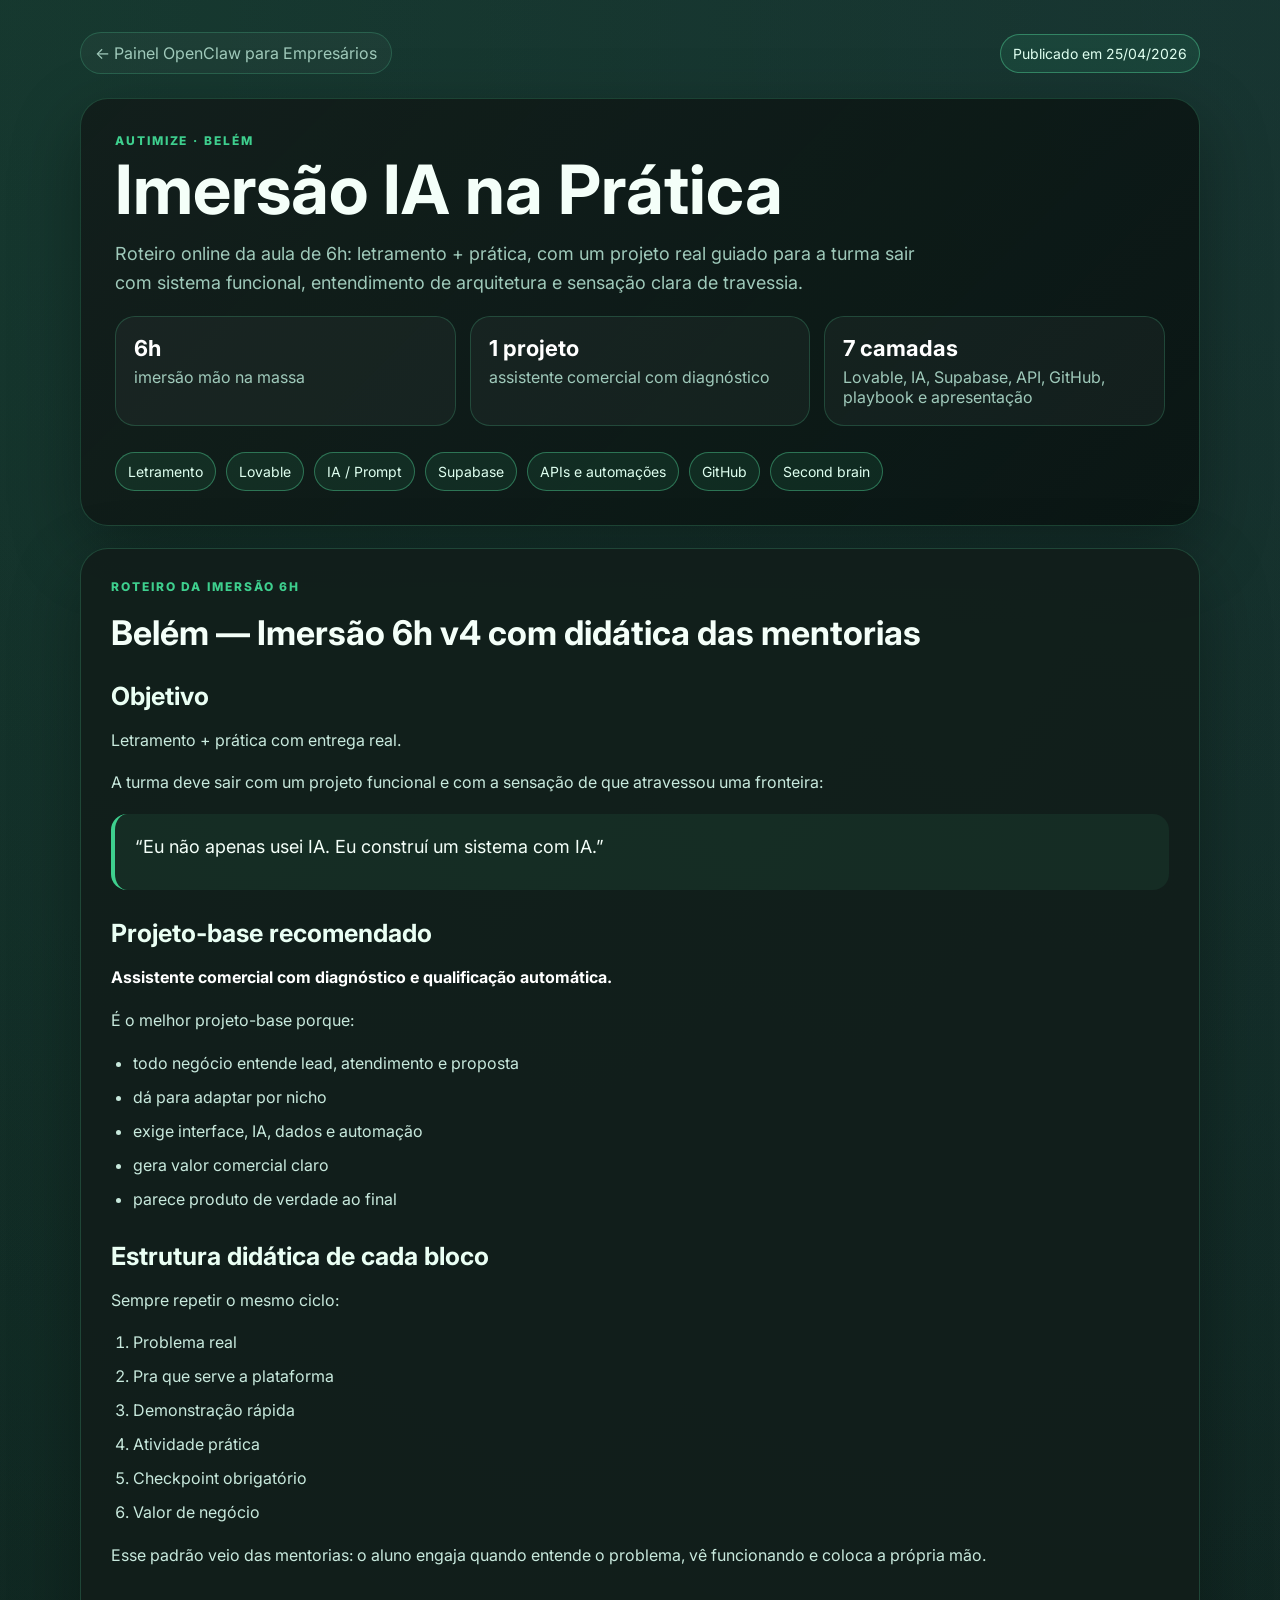
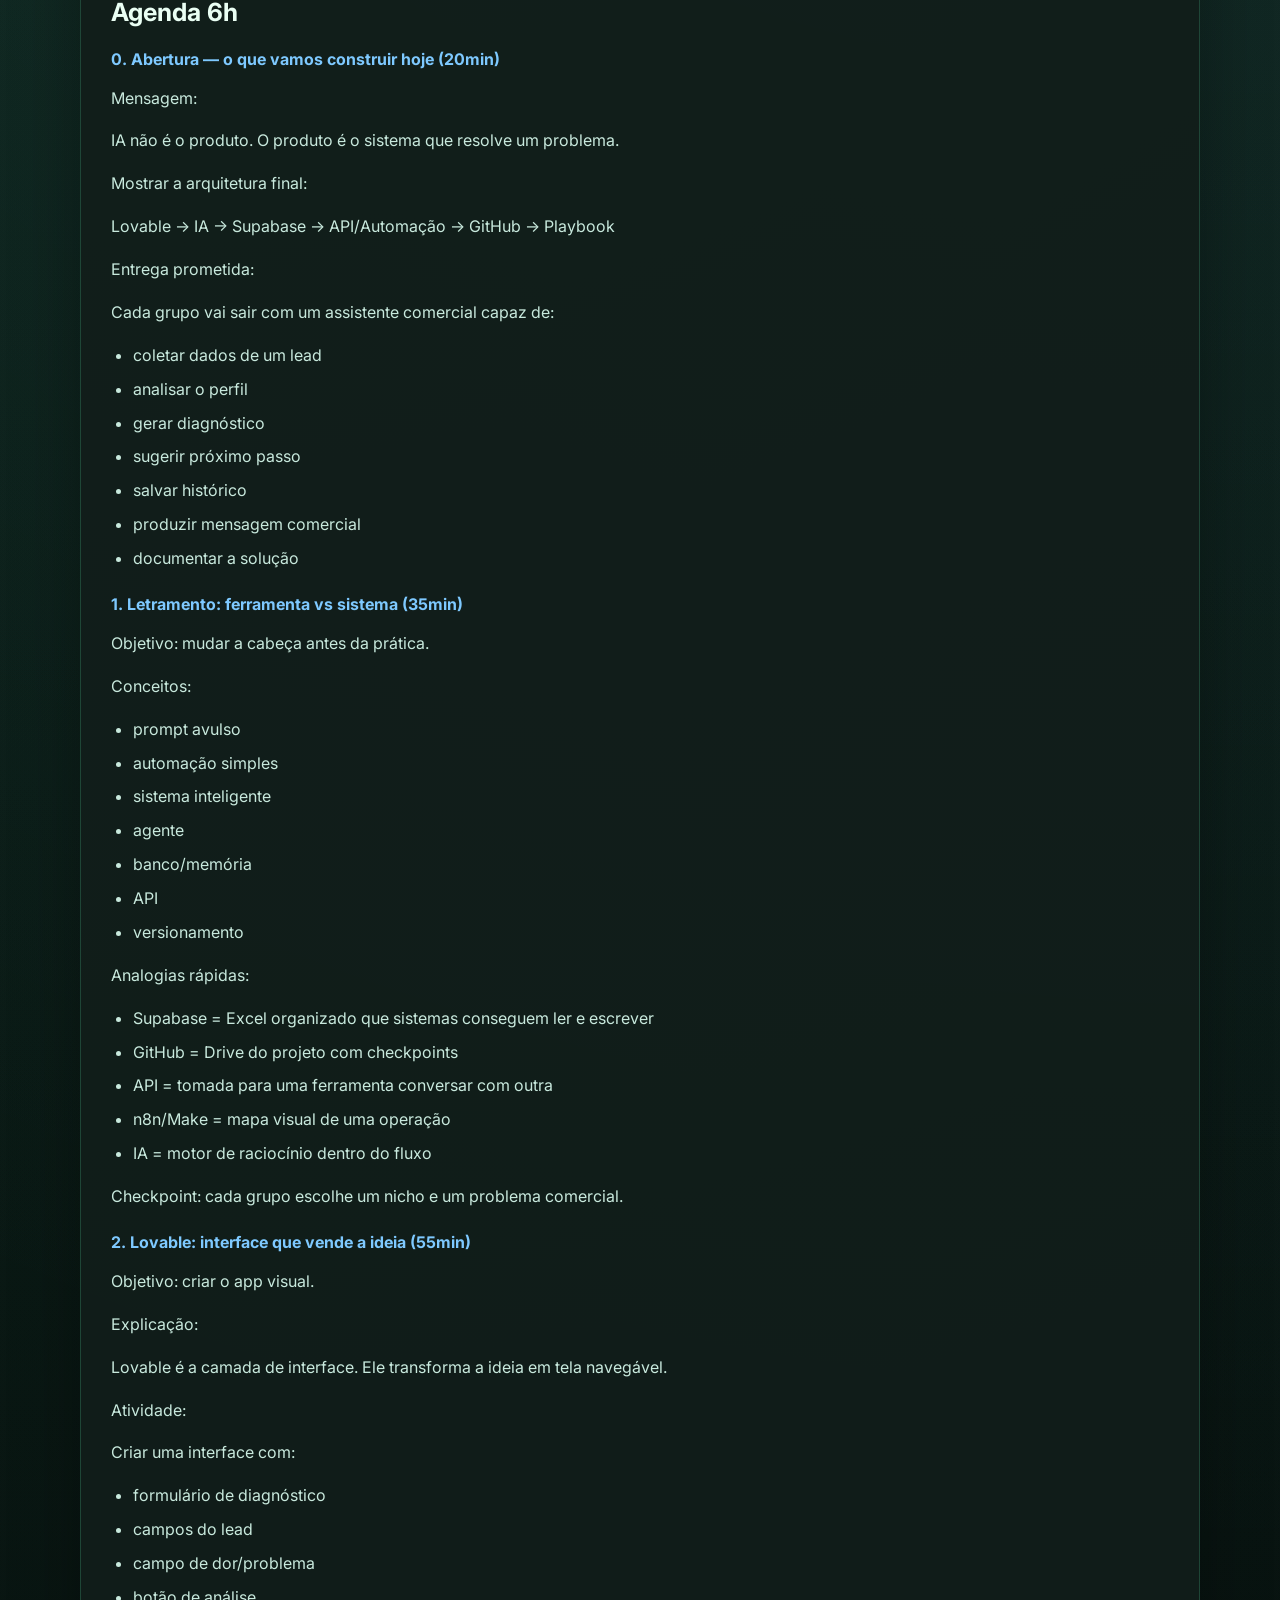
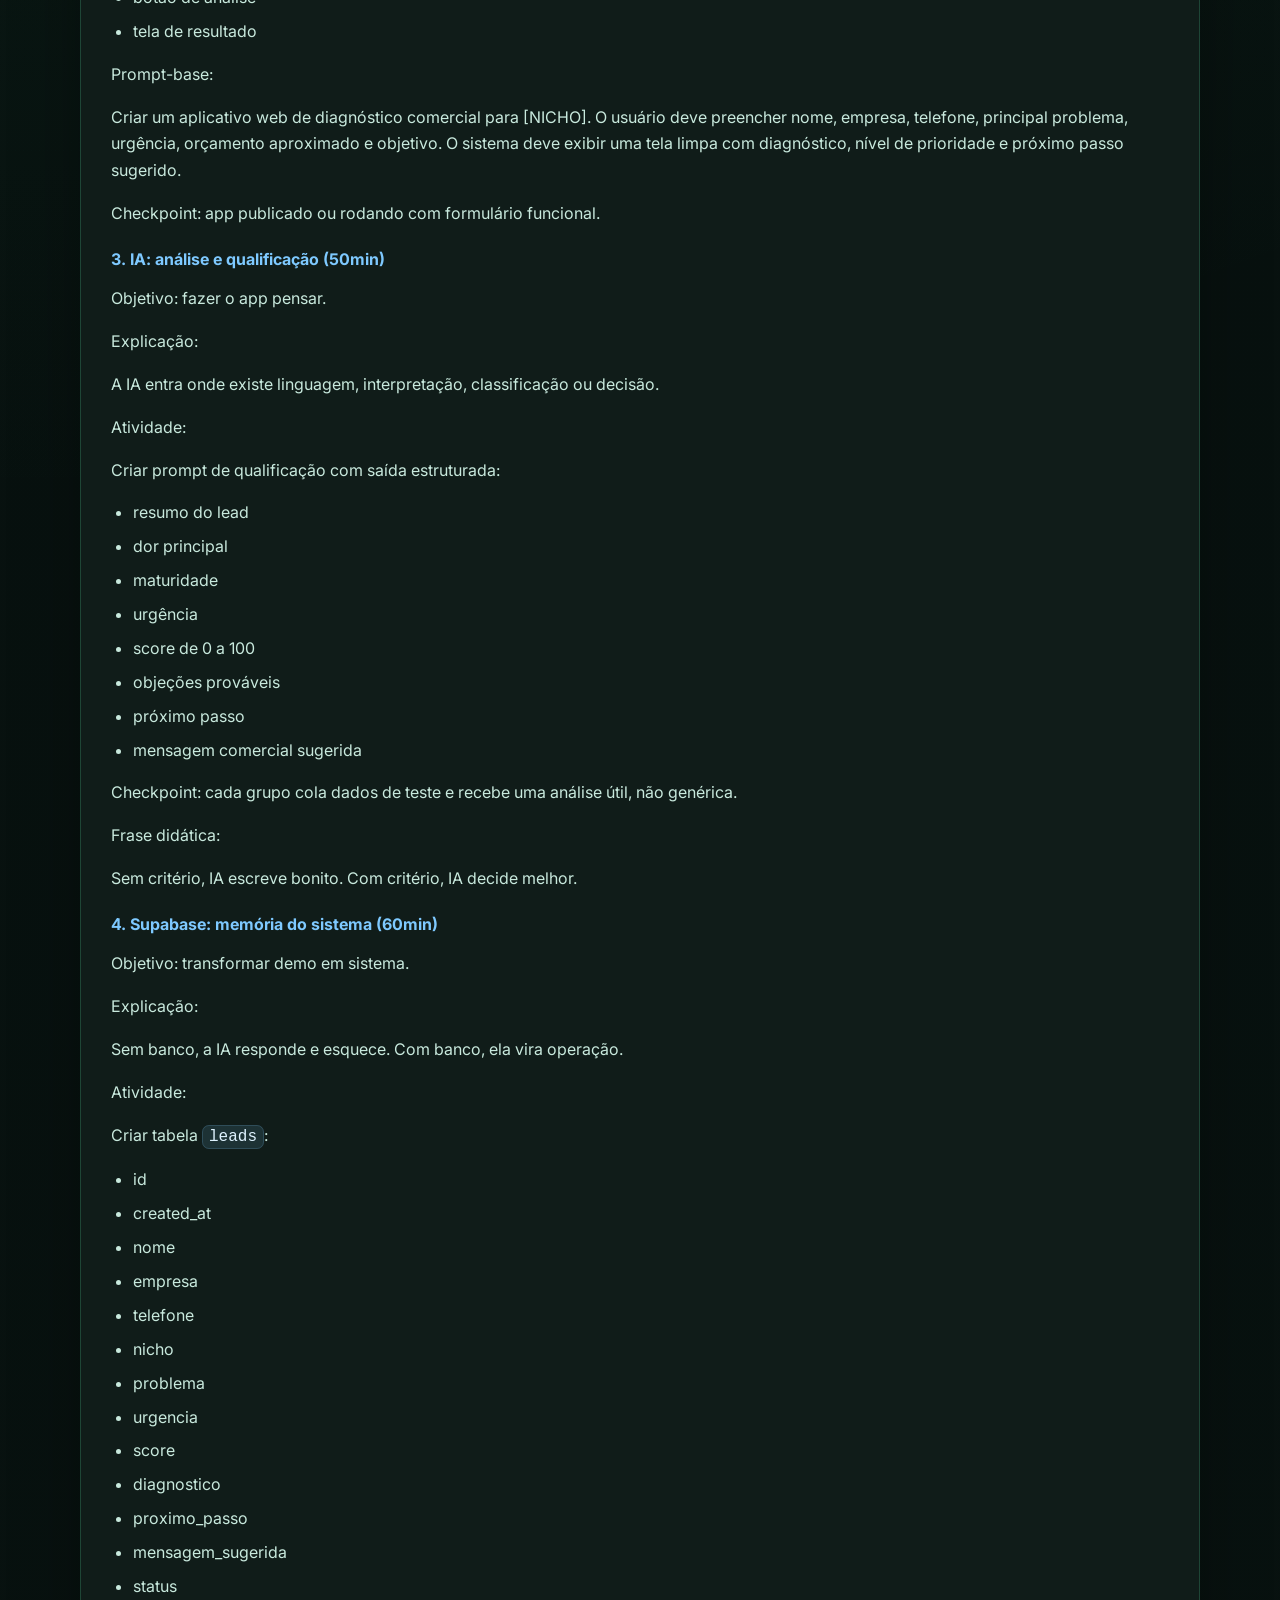
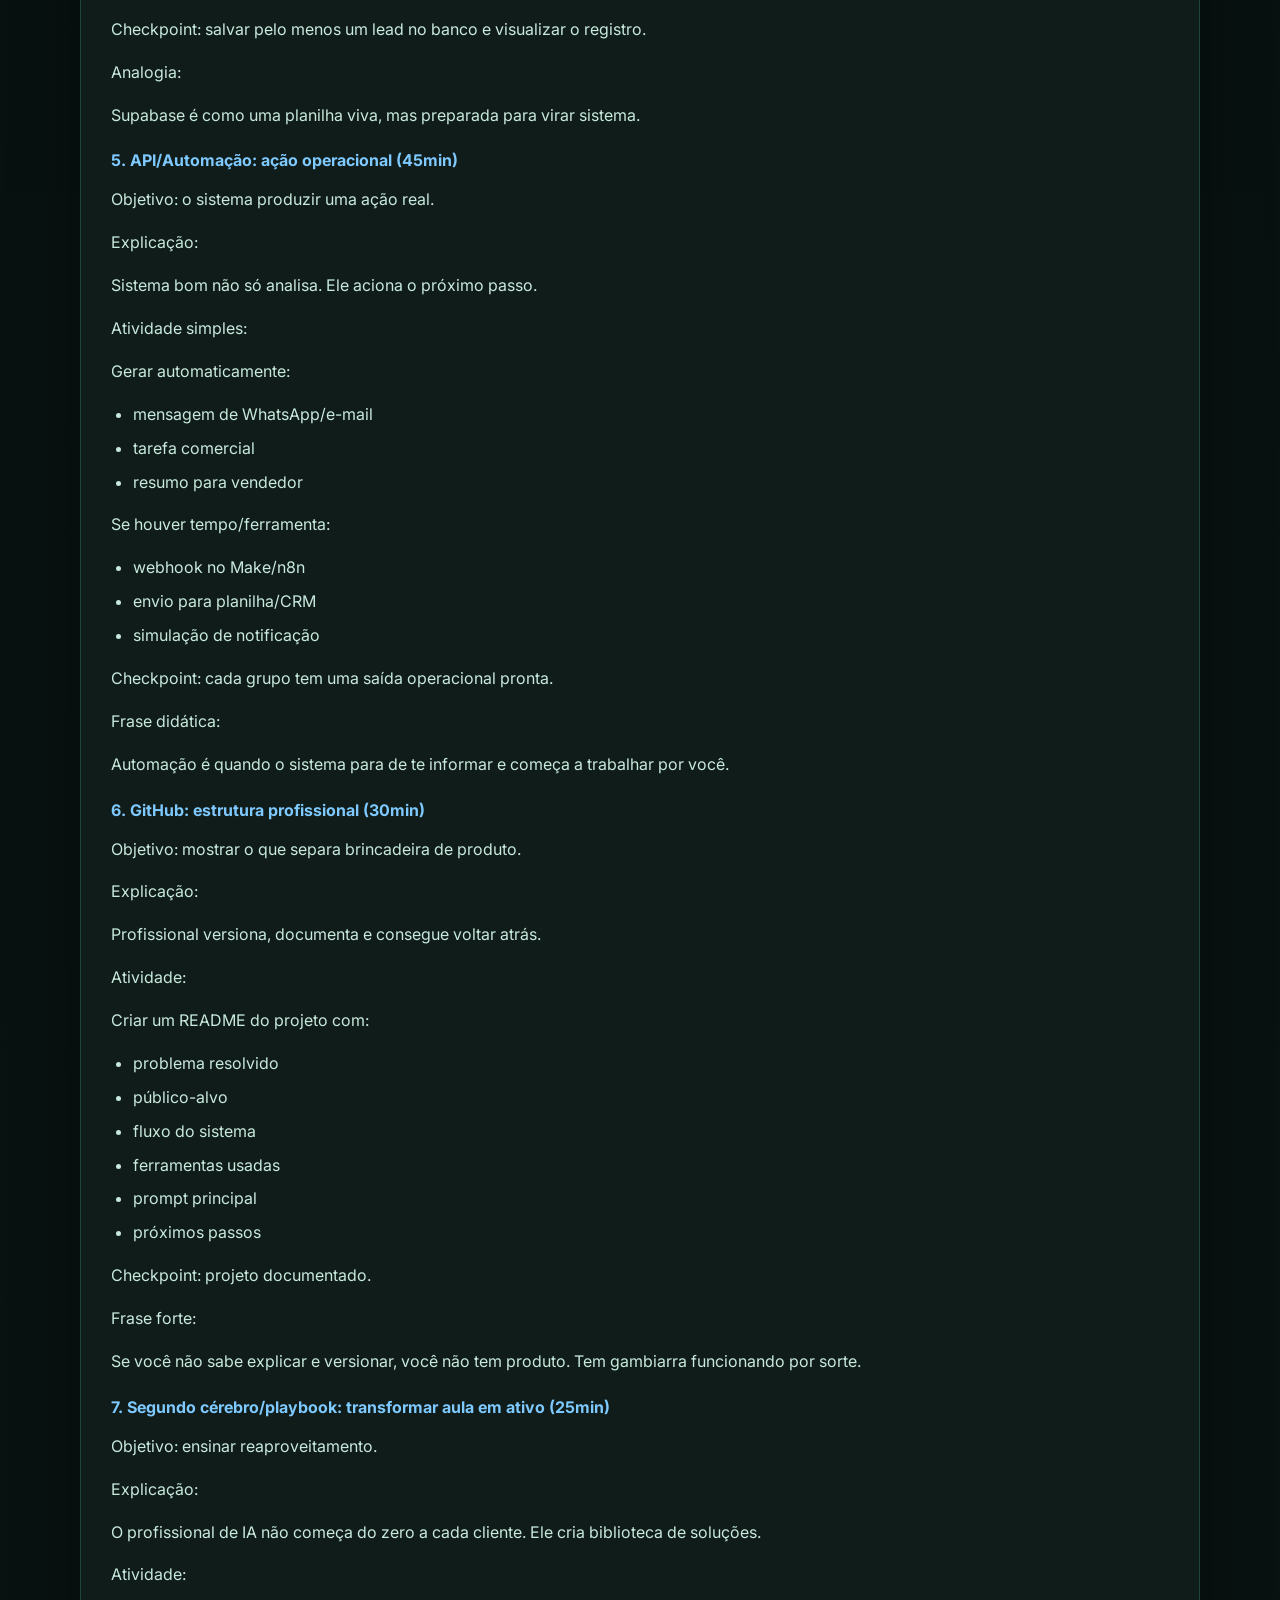
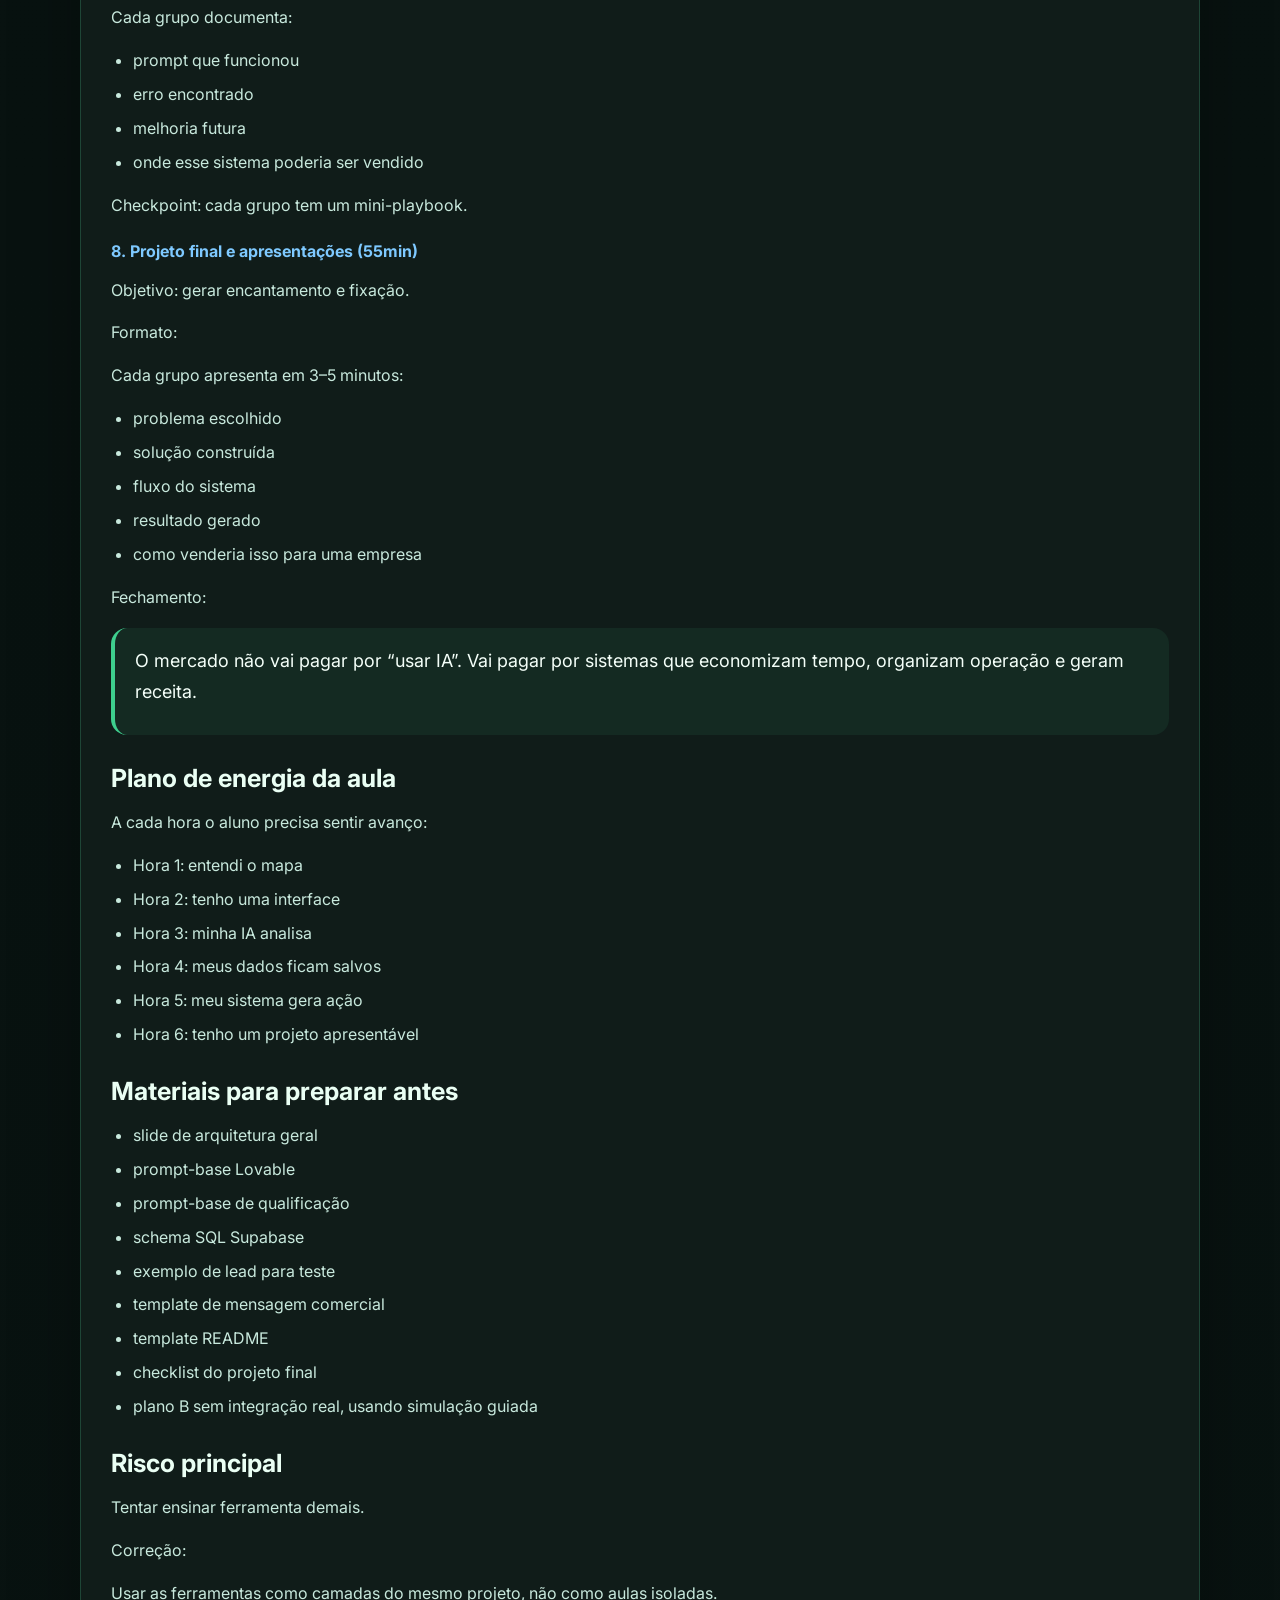
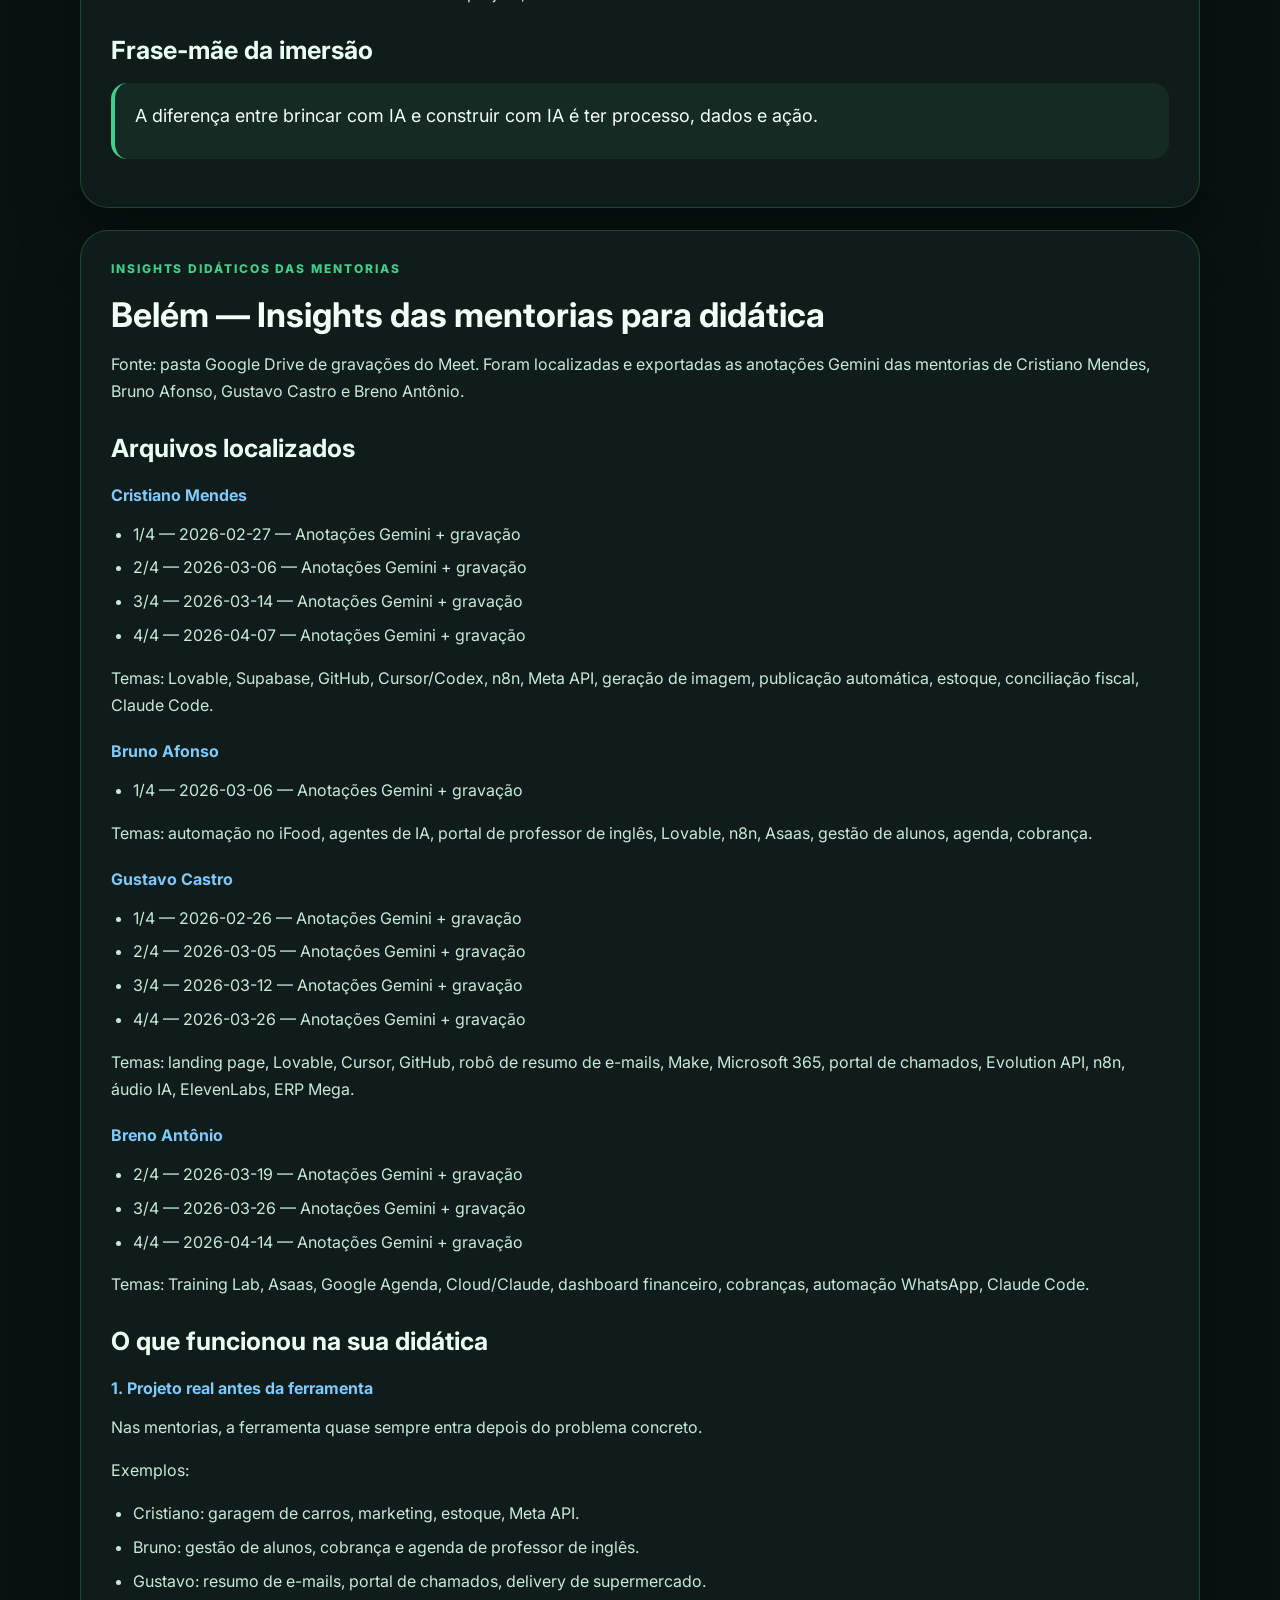
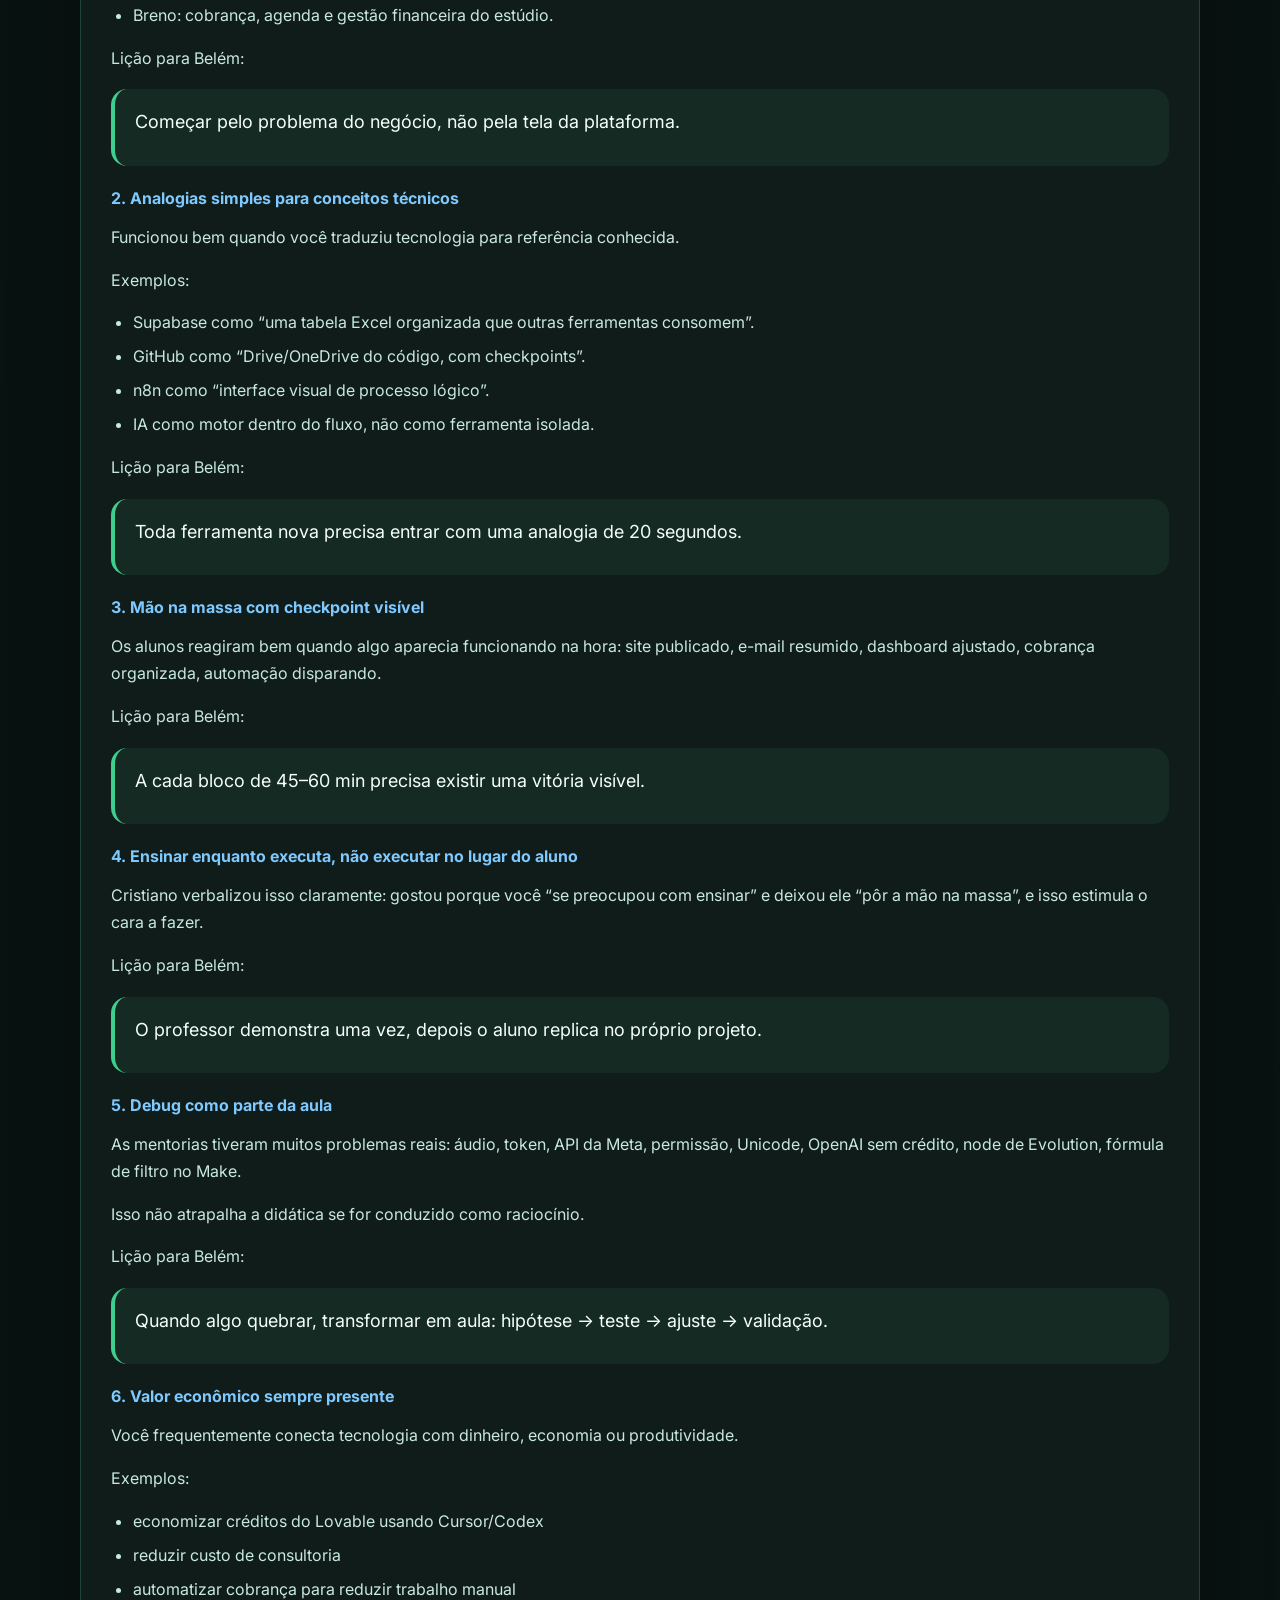
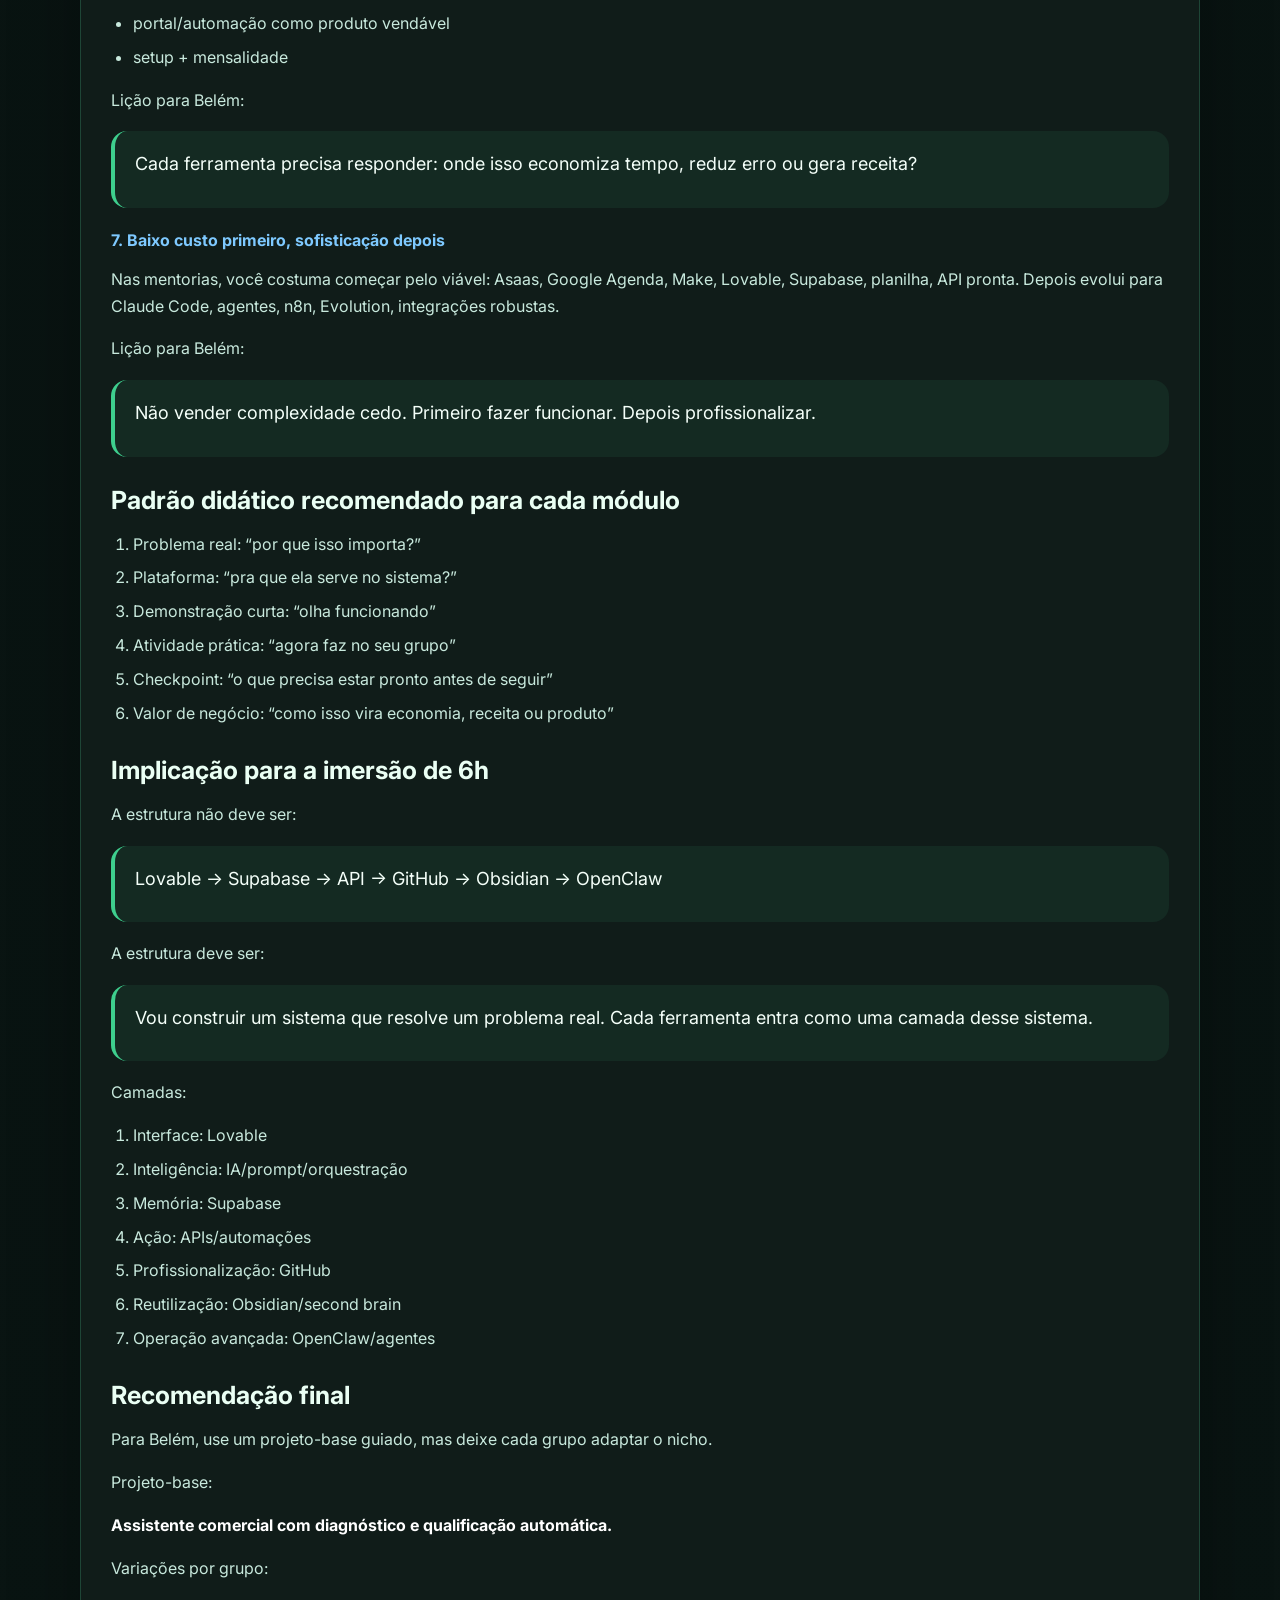
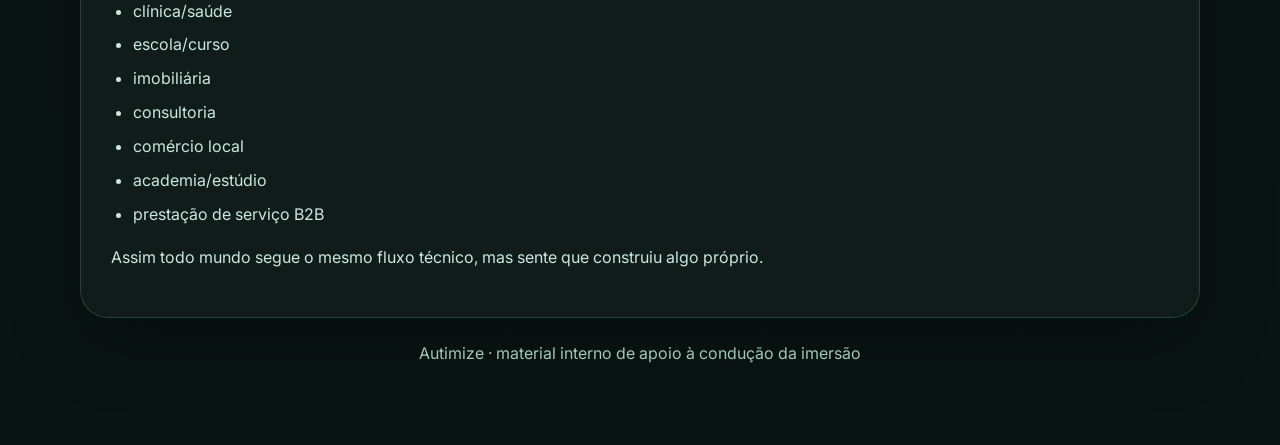
==== belem.html @ d26d7e2e "feat: publica roteiro da imersao belem" ====
<!doctype html>
<html lang="pt-BR">
<head>
  <meta charset="UTF-8" />
  <meta name="viewport" content="width=device-width, initial-scale=1.0" />
  <title>Belém | Imersão IA na Prática</title>
  <meta name="description" content="Roteiro online da imersão de 6h em Belém: letramento e prática com IA, Lovable, Supabase, automações, GitHub e playbook." />
  <link rel="preconnect" href="https://fonts.googleapis.com" />
  <link rel="preconnect" href="https://fonts.gstatic.com" crossorigin />
  <link href="https://fonts.googleapis.com/css2?family=Inter:wght@400;500;600;700;800;900&display=swap" rel="stylesheet" />
  <style>
    :root { --bg:#07100e; --panel:rgba(18,30,27,.92); --card:rgba(20,36,31,.94); --border:rgba(96,255,182,.18); --border2:rgba(96,255,182,.34); --text:#f4fff9; --muted:#9fc9ba; --green:#3ecf8e; --blue:#7ec9ff; --amber:#ffca7a; --shadow:0 24px 70px rgba(0,0,0,.32); }
    * { box-sizing:border-box; }
    html { scroll-behavior:smooth; }
    body { margin:0; font-family:Inter,system-ui,sans-serif; background:radial-gradient(circle at top left,rgba(62,207,142,.16),transparent 28%),radial-gradient(circle at top right,rgba(126,201,255,.10),transparent 24%),linear-gradient(180deg,#07100e,#091412); color:var(--text); }
    a { color:inherit; }
    .wrap { width:min(1120px, calc(100% - 32px)); margin:0 auto; padding:32px 0 64px; }
    .topbar { display:flex; justify-content:space-between; align-items:center; gap:16px; margin-bottom:24px; }
    .back { color:var(--muted); text-decoration:none; border:1px solid var(--border); padding:10px 14px; border-radius:999px; background:rgba(255,255,255,.03); }
    .hero { padding:34px; border:1px solid var(--border); border-radius:28px; background:linear-gradient(135deg,rgba(18,30,27,.96),rgba(9,20,18,.90)); box-shadow:var(--shadow); }
    .eyebrow,.doc-label { color:var(--green); text-transform:uppercase; letter-spacing:.16em; font-size:12px; font-weight:800; }
    h1 { font-size:clamp(36px,6vw,68px); line-height:.94; margin:10px 0 14px; max-width:900px; }
    .lead { color:var(--muted); font-size:18px; line-height:1.6; max-width:840px; }
    .chips { display:flex; flex-wrap:wrap; gap:10px; margin-top:22px; }
    .chip { padding:10px 12px; border-radius:999px; background:rgba(62,207,142,.10); border:1px solid var(--border2); color:#dffff0; font-size:14px; }
    .grid { display:grid; grid-template-columns:repeat(3,1fr); gap:14px; margin:18px 0 26px; }
    .mini { background:rgba(255,255,255,.035); border:1px solid var(--border); border-radius:20px; padding:18px; }
    .mini strong { display:block; font-size:22px; margin-bottom:6px; }
    .mini span { color:var(--muted); }
    .doc-card { margin-top:22px; padding:30px; background:var(--panel); border:1px solid var(--border); border-radius:28px; box-shadow:var(--shadow); }
    .doc-card h2 { font-size:34px; margin:18px 0 12px; border-top:1px solid var(--border); padding-top:22px; }
    .doc-card h2:first-of-type { border-top:0; padding-top:0; }
    .doc-card h3 { font-size:25px; margin:28px 0 10px; color:#eafff4; }
    .doc-card h4,.doc-card h5 { color:var(--blue); margin:22px 0 8px; }
    p,li { color:#c8e9dd; line-height:1.68; font-size:16px; }
    ul,ol { padding-left:22px; }
    li { margin:7px 0; }
    blockquote { margin:18px 0; padding:18px 20px; border-left:4px solid var(--green); background:rgba(62,207,142,.08); border-radius:16px; }
    blockquote p { margin:0 0 10px; color:#f4fff9; font-size:18px; }
    code { background:rgba(126,201,255,.12); border:1px solid rgba(126,201,255,.18); padding:2px 6px; border-radius:7px; color:#dff3ff; }
    strong { color:#fff; }
    .footer { margin-top:22px; color:var(--muted); text-align:center; }
    @media(max-width:820px) { .wrap { width:min(100% - 20px,1120px); padding-top:16px; } .topbar { align-items:flex-start; flex-direction:column; } .hero,.doc-card { padding:22px; border-radius:22px; } .grid { grid-template-columns:1fr; } .doc-card h2 { font-size:28px; } }
    @media print { body { background:white; color:#111; } .topbar,.footer { display:none; } .hero,.doc-card { box-shadow:none; border:1px solid #ddd; } p,li { color:#222; } }
  </style>
</head>
<body>
  <div class="wrap">
    <div class="topbar">
      <a class="back" href="./">← Painel OpenClaw para Empresários</a>
      <span class="chip">Publicado em 25/04/2026</span>
    </div>
    <header class="hero">
      <div class="eyebrow">Autimize · Belém</div>
      <h1>Imersão IA na Prática</h1>
      <p class="lead">Roteiro online da aula de 6h: letramento + prática, com um projeto real guiado para a turma sair com sistema funcional, entendimento de arquitetura e sensação clara de travessia.</p>
      <div class="grid">
        <div class="mini"><strong>6h</strong><span>imersão mão na massa</span></div>
        <div class="mini"><strong>1 projeto</strong><span>assistente comercial com diagnóstico</span></div>
        <div class="mini"><strong>7 camadas</strong><span>Lovable, IA, Supabase, API, GitHub, playbook e apresentação</span></div>
      </div>
      <div class="chips">
        <span class="chip">Letramento</span><span class="chip">Lovable</span><span class="chip">IA / Prompt</span><span class="chip">Supabase</span><span class="chip">APIs e automações</span><span class="chip">GitHub</span><span class="chip">Second brain</span>
      </div>
    </header>
    <section class="doc-card"><div class="doc-label">Roteiro da imersão 6h</div><h2 id="bel-m-imers-o-6h-v4-com-did-tica-das-mentorias">Belém — Imersão 6h v4 com didática das mentorias</h2>
<h3 id="objetivo">Objetivo</h3>
<p>Letramento + prática com entrega real.</p>
<p>A turma deve sair com um projeto funcional e com a sensação de que atravessou uma fronteira:</p>
<blockquote>
<p>“Eu não apenas usei IA. Eu construí um sistema com IA.”</p>
</blockquote>
<h3 id="projeto-base-recomendado">Projeto-base recomendado</h3>
<p><strong>Assistente comercial com diagnóstico e qualificação automática.</strong></p>
<p>É o melhor projeto-base porque:</p>
<ul>
<li>todo negócio entende lead, atendimento e proposta</li>
<li>dá para adaptar por nicho</li>
<li>exige interface, IA, dados e automação</li>
<li>gera valor comercial claro</li>
<li>parece produto de verdade ao final</li>
</ul>
<h3 id="estrutura-did-tica-de-cada-bloco">Estrutura didática de cada bloco</h3>
<p>Sempre repetir o mesmo ciclo:</p>
<ol>
<li>Problema real</li>
<li>Pra que serve a plataforma</li>
<li>Demonstração rápida</li>
<li>Atividade prática</li>
<li>Checkpoint obrigatório</li>
<li>Valor de negócio</li>
</ol>
<p>Esse padrão veio das mentorias: o aluno engaja quando entende o problema, vê funcionando e coloca a própria mão.</p>
<h3 id="agenda-6h">Agenda 6h</h3>
<h4 id="0-abertura-o-que-vamos-construir-hoje-20min">0. Abertura — o que vamos construir hoje (20min)</h4>
<p>Mensagem:</p>
<p>IA não é o produto. O produto é o sistema que resolve um problema.</p>
<p>Mostrar a arquitetura final:</p>
<p>Lovable → IA → Supabase → API/Automação → GitHub → Playbook</p>
<p>Entrega prometida:</p>
<p>Cada grupo vai sair com um assistente comercial capaz de:</p>
<ul>
<li>coletar dados de um lead</li>
<li>analisar o perfil</li>
<li>gerar diagnóstico</li>
<li>sugerir próximo passo</li>
<li>salvar histórico</li>
<li>produzir mensagem comercial</li>
<li>documentar a solução</li>
</ul>
<h4 id="1-letramento-ferramenta-vs-sistema-35min">1. Letramento: ferramenta vs sistema (35min)</h4>
<p>Objetivo: mudar a cabeça antes da prática.</p>
<p>Conceitos:</p>
<ul>
<li>prompt avulso</li>
<li>automação simples</li>
<li>sistema inteligente</li>
<li>agente</li>
<li>banco/memória</li>
<li>API</li>
<li>versionamento</li>
</ul>
<p>Analogias rápidas:</p>
<ul>
<li>Supabase = Excel organizado que sistemas conseguem ler e escrever</li>
<li>GitHub = Drive do projeto com checkpoints</li>
<li>API = tomada para uma ferramenta conversar com outra</li>
<li>n8n/Make = mapa visual de uma operação</li>
<li>IA = motor de raciocínio dentro do fluxo</li>
</ul>
<p>Checkpoint: cada grupo escolhe um nicho e um problema comercial.</p>
<h4 id="2-lovable-interface-que-vende-a-ideia-55min">2. Lovable: interface que vende a ideia (55min)</h4>
<p>Objetivo: criar o app visual.</p>
<p>Explicação:</p>
<p>Lovable é a camada de interface. Ele transforma a ideia em tela navegável.</p>
<p>Atividade:</p>
<p>Criar uma interface com:</p>
<ul>
<li>formulário de diagnóstico</li>
<li>campos do lead</li>
<li>campo de dor/problema</li>
<li>botão de análise</li>
<li>tela de resultado</li>
</ul>
<p>Prompt-base:</p>
<p>Criar um aplicativo web de diagnóstico comercial para [NICHO]. O usuário deve preencher nome, empresa, telefone, principal problema, urgência, orçamento aproximado e objetivo. O sistema deve exibir uma tela limpa com diagnóstico, nível de prioridade e próximo passo sugerido.</p>
<p>Checkpoint: app publicado ou rodando com formulário funcional.</p>
<h4 id="3-ia-an-lise-e-qualifica-o-50min">3. IA: análise e qualificação (50min)</h4>
<p>Objetivo: fazer o app pensar.</p>
<p>Explicação:</p>
<p>A IA entra onde existe linguagem, interpretação, classificação ou decisão.</p>
<p>Atividade:</p>
<p>Criar prompt de qualificação com saída estruturada:</p>
<ul>
<li>resumo do lead</li>
<li>dor principal</li>
<li>maturidade</li>
<li>urgência</li>
<li>score de 0 a 100</li>
<li>objeções prováveis</li>
<li>próximo passo</li>
<li>mensagem comercial sugerida</li>
</ul>
<p>Checkpoint: cada grupo cola dados de teste e recebe uma análise útil, não genérica.</p>
<p>Frase didática:</p>
<p>Sem critério, IA escreve bonito. Com critério, IA decide melhor.</p>
<h4 id="4-supabase-mem-ria-do-sistema-60min">4. Supabase: memória do sistema (60min)</h4>
<p>Objetivo: transformar demo em sistema.</p>
<p>Explicação:</p>
<p>Sem banco, a IA responde e esquece. Com banco, ela vira operação.</p>
<p>Atividade:</p>
<p>Criar tabela <code>leads</code>:</p>
<ul>
<li>id</li>
<li>created_at</li>
<li>nome</li>
<li>empresa</li>
<li>telefone</li>
<li>nicho</li>
<li>problema</li>
<li>urgencia</li>
<li>score</li>
<li>diagnostico</li>
<li>proximo_passo</li>
<li>mensagem_sugerida</li>
<li>status</li>
</ul>
<p>Checkpoint: salvar pelo menos um lead no banco e visualizar o registro.</p>
<p>Analogia:</p>
<p>Supabase é como uma planilha viva, mas preparada para virar sistema.</p>
<h4 id="5-api-automa-o-a-o-operacional-45min">5. API/Automação: ação operacional (45min)</h4>
<p>Objetivo: o sistema produzir uma ação real.</p>
<p>Explicação:</p>
<p>Sistema bom não só analisa. Ele aciona o próximo passo.</p>
<p>Atividade simples:</p>
<p>Gerar automaticamente:</p>
<ul>
<li>mensagem de WhatsApp/e-mail</li>
<li>tarefa comercial</li>
<li>resumo para vendedor</li>
</ul>
<p>Se houver tempo/ferramenta:</p>
<ul>
<li>webhook no Make/n8n</li>
<li>envio para planilha/CRM</li>
<li>simulação de notificação</li>
</ul>
<p>Checkpoint: cada grupo tem uma saída operacional pronta.</p>
<p>Frase didática:</p>
<p>Automação é quando o sistema para de te informar e começa a trabalhar por você.</p>
<h4 id="6-github-estrutura-profissional-30min">6. GitHub: estrutura profissional (30min)</h4>
<p>Objetivo: mostrar o que separa brincadeira de produto.</p>
<p>Explicação:</p>
<p>Profissional versiona, documenta e consegue voltar atrás.</p>
<p>Atividade:</p>
<p>Criar um README do projeto com:</p>
<ul>
<li>problema resolvido</li>
<li>público-alvo</li>
<li>fluxo do sistema</li>
<li>ferramentas usadas</li>
<li>prompt principal</li>
<li>próximos passos</li>
</ul>
<p>Checkpoint: projeto documentado.</p>
<p>Frase forte:</p>
<p>Se você não sabe explicar e versionar, você não tem produto. Tem gambiarra funcionando por sorte.</p>
<h4 id="7-segundo-c-rebro-playbook-transformar-aula-em-ativo-25min">7. Segundo cérebro/playbook: transformar aula em ativo (25min)</h4>
<p>Objetivo: ensinar reaproveitamento.</p>
<p>Explicação:</p>
<p>O profissional de IA não começa do zero a cada cliente. Ele cria biblioteca de soluções.</p>
<p>Atividade:</p>
<p>Cada grupo documenta:</p>
<ul>
<li>prompt que funcionou</li>
<li>erro encontrado</li>
<li>melhoria futura</li>
<li>onde esse sistema poderia ser vendido</li>
</ul>
<p>Checkpoint: cada grupo tem um mini-playbook.</p>
<h4 id="8-projeto-final-e-apresenta-es-55min">8. Projeto final e apresentações (55min)</h4>
<p>Objetivo: gerar encantamento e fixação.</p>
<p>Formato:</p>
<p>Cada grupo apresenta em 3–5 minutos:</p>
<ul>
<li>problema escolhido</li>
<li>solução construída</li>
<li>fluxo do sistema</li>
<li>resultado gerado</li>
<li>como venderia isso para uma empresa</li>
</ul>
<p>Fechamento:</p>
<blockquote>
<p>O mercado não vai pagar por “usar IA”. Vai pagar por sistemas que economizam tempo, organizam operação e geram receita.</p>
</blockquote>
<h3 id="plano-de-energia-da-aula">Plano de energia da aula</h3>
<p>A cada hora o aluno precisa sentir avanço:</p>
<ul>
<li>Hora 1: entendi o mapa</li>
<li>Hora 2: tenho uma interface</li>
<li>Hora 3: minha IA analisa</li>
<li>Hora 4: meus dados ficam salvos</li>
<li>Hora 5: meu sistema gera ação</li>
<li>Hora 6: tenho um projeto apresentável</li>
</ul>
<h3 id="materiais-para-preparar-antes">Materiais para preparar antes</h3>
<ul>
<li>slide de arquitetura geral</li>
<li>prompt-base Lovable</li>
<li>prompt-base de qualificação</li>
<li>schema SQL Supabase</li>
<li>exemplo de lead para teste</li>
<li>template de mensagem comercial</li>
<li>template README</li>
<li>checklist do projeto final</li>
<li>plano B sem integração real, usando simulação guiada</li>
</ul>
<h3 id="risco-principal">Risco principal</h3>
<p>Tentar ensinar ferramenta demais.</p>
<p>Correção:</p>
<p>Usar as ferramentas como camadas do mesmo projeto, não como aulas isoladas.</p>
<h3 id="frase-m-e-da-imers-o">Frase-mãe da imersão</h3>
<blockquote>
<p>A diferença entre brincar com IA e construir com IA é ter processo, dados e ação.</p>
</blockquote></section><section class="doc-card"><div class="doc-label">Insights didáticos das mentorias</div><h2 id="bel-m-insights-das-mentorias-para-did-tica">Belém — Insights das mentorias para didática</h2>
<p>Fonte: pasta Google Drive de gravações do Meet. Foram localizadas e exportadas as anotações Gemini das mentorias de Cristiano Mendes, Bruno Afonso, Gustavo Castro e Breno Antônio.</p>
<h3 id="arquivos-localizados">Arquivos localizados</h3>
<h4 id="cristiano-mendes">Cristiano Mendes</h4>
<ul>
<li>1/4 — 2026-02-27 — Anotações Gemini + gravação</li>
<li>2/4 — 2026-03-06 — Anotações Gemini + gravação</li>
<li>3/4 — 2026-03-14 — Anotações Gemini + gravação</li>
<li>4/4 — 2026-04-07 — Anotações Gemini + gravação</li>
</ul>
<p>Temas: Lovable, Supabase, GitHub, Cursor/Codex, n8n, Meta API, geração de imagem, publicação automática, estoque, conciliação fiscal, Claude Code.</p>
<h4 id="bruno-afonso">Bruno Afonso</h4>
<ul>
<li>1/4 — 2026-03-06 — Anotações Gemini + gravação</li>
</ul>
<p>Temas: automação no iFood, agentes de IA, portal de professor de inglês, Lovable, n8n, Asaas, gestão de alunos, agenda, cobrança.</p>
<h4 id="gustavo-castro">Gustavo Castro</h4>
<ul>
<li>1/4 — 2026-02-26 — Anotações Gemini + gravação</li>
<li>2/4 — 2026-03-05 — Anotações Gemini + gravação</li>
<li>3/4 — 2026-03-12 — Anotações Gemini + gravação</li>
<li>4/4 — 2026-03-26 — Anotações Gemini + gravação</li>
</ul>
<p>Temas: landing page, Lovable, Cursor, GitHub, robô de resumo de e-mails, Make, Microsoft 365, portal de chamados, Evolution API, n8n, áudio IA, ElevenLabs, ERP Mega.</p>
<h4 id="breno-ant-nio">Breno Antônio</h4>
<ul>
<li>2/4 — 2026-03-19 — Anotações Gemini + gravação</li>
<li>3/4 — 2026-03-26 — Anotações Gemini + gravação</li>
<li>4/4 — 2026-04-14 — Anotações Gemini + gravação</li>
</ul>
<p>Temas: Training Lab, Asaas, Google Agenda, Cloud/Claude, dashboard financeiro, cobranças, automação WhatsApp, Claude Code.</p>
<h3 id="o-que-funcionou-na-sua-did-tica">O que funcionou na sua didática</h3>
<h4 id="1-projeto-real-antes-da-ferramenta">1. Projeto real antes da ferramenta</h4>
<p>Nas mentorias, a ferramenta quase sempre entra depois do problema concreto.</p>
<p>Exemplos:</p>
<ul>
<li>Cristiano: garagem de carros, marketing, estoque, Meta API.</li>
<li>Bruno: gestão de alunos, cobrança e agenda de professor de inglês.</li>
<li>Gustavo: resumo de e-mails, portal de chamados, delivery de supermercado.</li>
<li>Breno: cobrança, agenda e gestão financeira do estúdio.</li>
</ul>
<p>Lição para Belém:</p>
<blockquote>
<p>Começar pelo problema do negócio, não pela tela da plataforma.</p>
</blockquote>
<h4 id="2-analogias-simples-para-conceitos-t-cnicos">2. Analogias simples para conceitos técnicos</h4>
<p>Funcionou bem quando você traduziu tecnologia para referência conhecida.</p>
<p>Exemplos:</p>
<ul>
<li>Supabase como “uma tabela Excel organizada que outras ferramentas consomem”.</li>
<li>GitHub como “Drive/OneDrive do código, com checkpoints”.</li>
<li>n8n como “interface visual de processo lógico”.</li>
<li>IA como motor dentro do fluxo, não como ferramenta isolada.</li>
</ul>
<p>Lição para Belém:</p>
<blockquote>
<p>Toda ferramenta nova precisa entrar com uma analogia de 20 segundos.</p>
</blockquote>
<h4 id="3-m-o-na-massa-com-checkpoint-vis-vel">3. Mão na massa com checkpoint visível</h4>
<p>Os alunos reagiram bem quando algo aparecia funcionando na hora: site publicado, e-mail resumido, dashboard ajustado, cobrança organizada, automação disparando.</p>
<p>Lição para Belém:</p>
<blockquote>
<p>A cada bloco de 45–60 min precisa existir uma vitória visível.</p>
</blockquote>
<h4 id="4-ensinar-enquanto-executa-n-o-executar-no-lugar-do-aluno">4. Ensinar enquanto executa, não executar no lugar do aluno</h4>
<p>Cristiano verbalizou isso claramente: gostou porque você “se preocupou com ensinar” e deixou ele “pôr a mão na massa”, e isso estimula o cara a fazer.</p>
<p>Lição para Belém:</p>
<blockquote>
<p>O professor demonstra uma vez, depois o aluno replica no próprio projeto.</p>
</blockquote>
<h4 id="5-debug-como-parte-da-aula">5. Debug como parte da aula</h4>
<p>As mentorias tiveram muitos problemas reais: áudio, token, API da Meta, permissão, Unicode, OpenAI sem crédito, node de Evolution, fórmula de filtro no Make.</p>
<p>Isso não atrapalha a didática se for conduzido como raciocínio.</p>
<p>Lição para Belém:</p>
<blockquote>
<p>Quando algo quebrar, transformar em aula: hipótese → teste → ajuste → validação.</p>
</blockquote>
<h4 id="6-valor-econ-mico-sempre-presente">6. Valor econômico sempre presente</h4>
<p>Você frequentemente conecta tecnologia com dinheiro, economia ou produtividade.</p>
<p>Exemplos:</p>
<ul>
<li>economizar créditos do Lovable usando Cursor/Codex</li>
<li>reduzir custo de consultoria</li>
<li>automatizar cobrança para reduzir trabalho manual</li>
<li>portal/automação como produto vendável</li>
<li>setup + mensalidade</li>
</ul>
<p>Lição para Belém:</p>
<blockquote>
<p>Cada ferramenta precisa responder: onde isso economiza tempo, reduz erro ou gera receita?</p>
</blockquote>
<h4 id="7-baixo-custo-primeiro-sofistica-o-depois">7. Baixo custo primeiro, sofisticação depois</h4>
<p>Nas mentorias, você costuma começar pelo viável: Asaas, Google Agenda, Make, Lovable, Supabase, planilha, API pronta. Depois evolui para Claude Code, agentes, n8n, Evolution, integrações robustas.</p>
<p>Lição para Belém:</p>
<blockquote>
<p>Não vender complexidade cedo. Primeiro fazer funcionar. Depois profissionalizar.</p>
</blockquote>
<h3 id="padr-o-did-tico-recomendado-para-cada-m-dulo">Padrão didático recomendado para cada módulo</h3>
<ol>
<li>Problema real: “por que isso importa?”</li>
<li>Plataforma: “pra que ela serve no sistema?”</li>
<li>Demonstração curta: “olha funcionando”</li>
<li>Atividade prática: “agora faz no seu grupo”</li>
<li>Checkpoint: “o que precisa estar pronto antes de seguir”</li>
<li>Valor de negócio: “como isso vira economia, receita ou produto”</li>
</ol>
<h3 id="implica-o-para-a-imers-o-de-6h">Implicação para a imersão de 6h</h3>
<p>A estrutura não deve ser:</p>
<blockquote>
<p>Lovable → Supabase → API → GitHub → Obsidian → OpenClaw</p>
</blockquote>
<p>A estrutura deve ser:</p>
<blockquote>
<p>Vou construir um sistema que resolve um problema real. Cada ferramenta entra como uma camada desse sistema.</p>
</blockquote>
<p>Camadas:</p>
<ol>
<li>Interface: Lovable</li>
<li>Inteligência: IA/prompt/orquestração</li>
<li>Memória: Supabase</li>
<li>Ação: APIs/automações</li>
<li>Profissionalização: GitHub</li>
<li>Reutilização: Obsidian/second brain</li>
<li>Operação avançada: OpenClaw/agentes</li>
</ol>
<h3 id="recomenda-o-final">Recomendação final</h3>
<p>Para Belém, use um projeto-base guiado, mas deixe cada grupo adaptar o nicho.</p>
<p>Projeto-base:</p>
<p><strong>Assistente comercial com diagnóstico e qualificação automática.</strong></p>
<p>Variações por grupo:</p>
<ul>
<li>clínica/saúde</li>
<li>escola/curso</li>
<li>imobiliária</li>
<li>consultoria</li>
<li>comércio local</li>
<li>academia/estúdio</li>
<li>prestação de serviço B2B</li>
</ul>
<p>Assim todo mundo segue o mesmo fluxo técnico, mas sente que construiu algo próprio.</p></section>
    <p class="footer">Autimize · material interno de apoio à condução da imersão</p>
  </div>
</body>
</html>
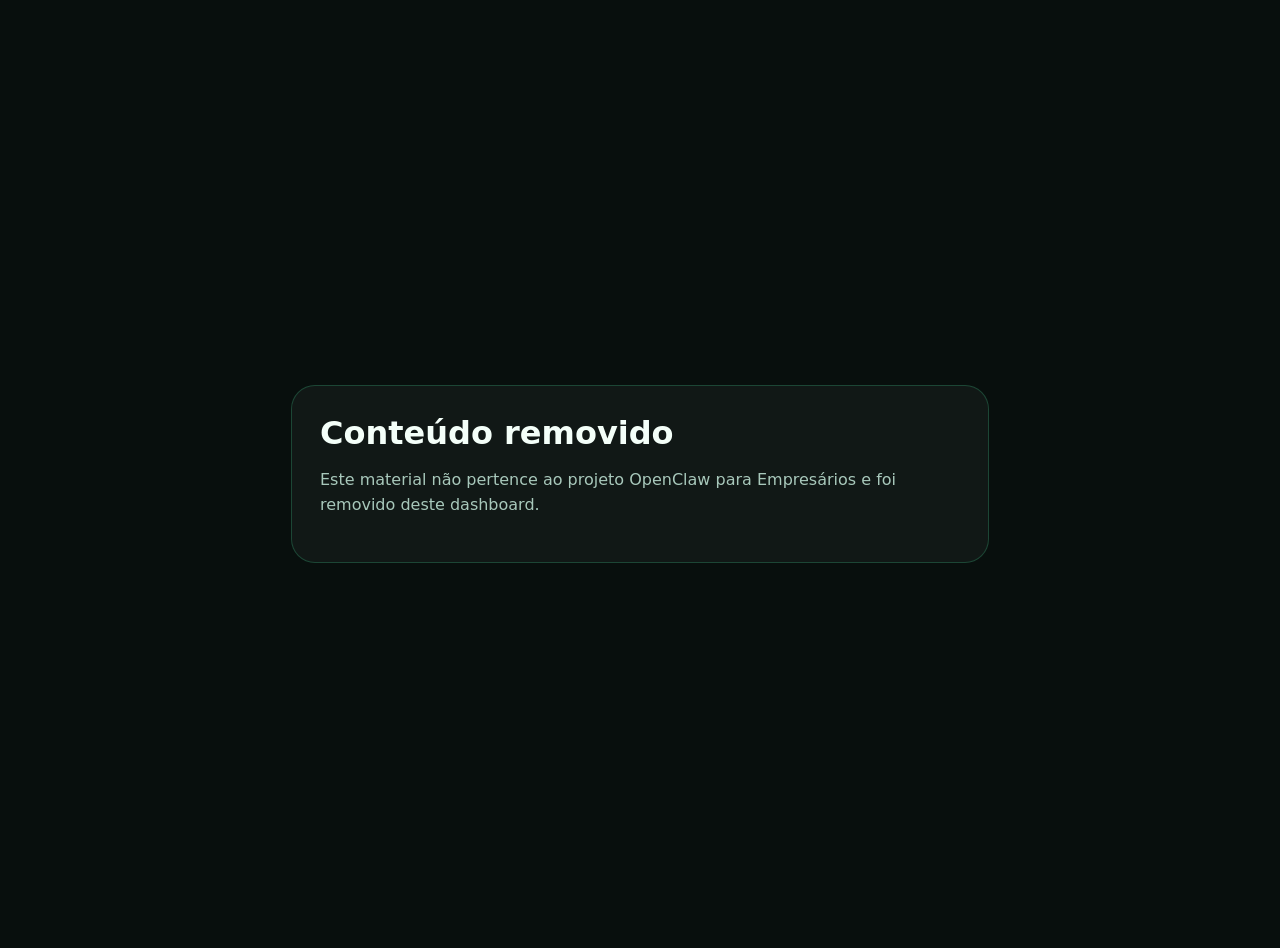
==== commit 94e9a589: "chore: substitui belem por aviso de remocao" ====
--- a/belem.html
+++ b/belem.html
@@ -1,428 +1,13 @@
 <!doctype html>
 <html lang="pt-BR">
 <head>
-  <meta charset="UTF-8" />
-  <meta name="viewport" content="width=device-width, initial-scale=1.0" />
-  <title>Belém | Imersão IA na Prática</title>
-  <meta name="description" content="Roteiro online da imersão de 6h em Belém: letramento e prática com IA, Lovable, Supabase, automações, GitHub e playbook." />
-  <link rel="preconnect" href="https://fonts.googleapis.com" />
-  <link rel="preconnect" href="https://fonts.gstatic.com" crossorigin />
-  <link href="https://fonts.googleapis.com/css2?family=Inter:wght@400;500;600;700;800;900&display=swap" rel="stylesheet" />
+  <meta charset="utf-8" />
+  <meta name="viewport" content="width=device-width,initial-scale=1" />
+  <meta name="robots" content="noindex,nofollow" />
+  <title>Conteúdo removido</title>
   <style>
-    :root { --bg:#07100e; --panel:rgba(18,30,27,.92); --card:rgba(20,36,31,.94); --border:rgba(96,255,182,.18); --border2:rgba(96,255,182,.34); --text:#f4fff9; --muted:#9fc9ba; --green:#3ecf8e; --blue:#7ec9ff; --amber:#ffca7a; --shadow:0 24px 70px rgba(0,0,0,.32); }
-    * { box-sizing:border-box; }
-    html { scroll-behavior:smooth; }
-    body { margin:0; font-family:Inter,system-ui,sans-serif; background:radial-gradient(circle at top left,rgba(62,207,142,.16),transparent 28%),radial-gradient(circle at top right,rgba(126,201,255,.10),transparent 24%),linear-gradient(180deg,#07100e,#091412); color:var(--text); }
-    a { color:inherit; }
-    .wrap { width:min(1120px, calc(100% - 32px)); margin:0 auto; padding:32px 0 64px; }
-    .topbar { display:flex; justify-content:space-between; align-items:center; gap:16px; margin-bottom:24px; }
-    .back { color:var(--muted); text-decoration:none; border:1px solid var(--border); padding:10px 14px; border-radius:999px; background:rgba(255,255,255,.03); }
-    .hero { padding:34px; border:1px solid var(--border); border-radius:28px; background:linear-gradient(135deg,rgba(18,30,27,.96),rgba(9,20,18,.90)); box-shadow:var(--shadow); }
-    .eyebrow,.doc-label { color:var(--green); text-transform:uppercase; letter-spacing:.16em; font-size:12px; font-weight:800; }
-    h1 { font-size:clamp(36px,6vw,68px); line-height:.94; margin:10px 0 14px; max-width:900px; }
-    .lead { color:var(--muted); font-size:18px; line-height:1.6; max-width:840px; }
-    .chips { display:flex; flex-wrap:wrap; gap:10px; margin-top:22px; }
-    .chip { padding:10px 12px; border-radius:999px; background:rgba(62,207,142,.10); border:1px solid var(--border2); color:#dffff0; font-size:14px; }
-    .grid { display:grid; grid-template-columns:repeat(3,1fr); gap:14px; margin:18px 0 26px; }
-    .mini { background:rgba(255,255,255,.035); border:1px solid var(--border); border-radius:20px; padding:18px; }
-    .mini strong { display:block; font-size:22px; margin-bottom:6px; }
-    .mini span { color:var(--muted); }
-    .doc-card { margin-top:22px; padding:30px; background:var(--panel); border:1px solid var(--border); border-radius:28px; box-shadow:var(--shadow); }
-    .doc-card h2 { font-size:34px; margin:18px 0 12px; border-top:1px solid var(--border); padding-top:22px; }
-    .doc-card h2:first-of-type { border-top:0; padding-top:0; }
-    .doc-card h3 { font-size:25px; margin:28px 0 10px; color:#eafff4; }
-    .doc-card h4,.doc-card h5 { color:var(--blue); margin:22px 0 8px; }
-    p,li { color:#c8e9dd; line-height:1.68; font-size:16px; }
-    ul,ol { padding-left:22px; }
-    li { margin:7px 0; }
-    blockquote { margin:18px 0; padding:18px 20px; border-left:4px solid var(--green); background:rgba(62,207,142,.08); border-radius:16px; }
-    blockquote p { margin:0 0 10px; color:#f4fff9; font-size:18px; }
-    code { background:rgba(126,201,255,.12); border:1px solid rgba(126,201,255,.18); padding:2px 6px; border-radius:7px; color:#dff3ff; }
-    strong { color:#fff; }
-    .footer { margin-top:22px; color:var(--muted); text-align:center; }
-    @media(max-width:820px) { .wrap { width:min(100% - 20px,1120px); padding-top:16px; } .topbar { align-items:flex-start; flex-direction:column; } .hero,.doc-card { padding:22px; border-radius:22px; } .grid { grid-template-columns:1fr; } .doc-card h2 { font-size:28px; } }
-    @media print { body { background:white; color:#111; } .topbar,.footer { display:none; } .hero,.doc-card { box-shadow:none; border:1px solid #ddd; } p,li { color:#222; } }
+    body{margin:0;min-height:100vh;display:grid;place-items:center;font-family:system-ui,-apple-system,Segoe UI,sans-serif;background:#080f0d;color:#f4fff9;padding:24px}main{max-width:640px;border:1px solid rgba(62,207,142,.25);border-radius:24px;padding:28px;background:rgba(255,255,255,.04)}h1{margin:0 0 12px;font-size:32px}p{color:#a8c8bb;line-height:1.55}
   </style>
 </head>
-<body>
-  <div class="wrap">
-    <div class="topbar">
-      <a class="back" href="./">← Painel OpenClaw para Empresários</a>
-      <span class="chip">Publicado em 25/04/2026</span>
-    </div>
-    <header class="hero">
-      <div class="eyebrow">Autimize · Belém</div>
-      <h1>Imersão IA na Prática</h1>
-      <p class="lead">Roteiro online da aula de 6h: letramento + prática, com um projeto real guiado para a turma sair com sistema funcional, entendimento de arquitetura e sensação clara de travessia.</p>
-      <div class="grid">
-        <div class="mini"><strong>6h</strong><span>imersão mão na massa</span></div>
-        <div class="mini"><strong>1 projeto</strong><span>assistente comercial com diagnóstico</span></div>
-        <div class="mini"><strong>7 camadas</strong><span>Lovable, IA, Supabase, API, GitHub, playbook e apresentação</span></div>
-      </div>
-      <div class="chips">
-        <span class="chip">Letramento</span><span class="chip">Lovable</span><span class="chip">IA / Prompt</span><span class="chip">Supabase</span><span class="chip">APIs e automações</span><span class="chip">GitHub</span><span class="chip">Second brain</span>
-      </div>
-    </header>
-    <section class="doc-card"><div class="doc-label">Roteiro da imersão 6h</div><h2 id="bel-m-imers-o-6h-v4-com-did-tica-das-mentorias">Belém — Imersão 6h v4 com didática das mentorias</h2>
-<h3 id="objetivo">Objetivo</h3>
-<p>Letramento + prática com entrega real.</p>
-<p>A turma deve sair com um projeto funcional e com a sensação de que atravessou uma fronteira:</p>
-<blockquote>
-<p>“Eu não apenas usei IA. Eu construí um sistema com IA.”</p>
-</blockquote>
-<h3 id="projeto-base-recomendado">Projeto-base recomendado</h3>
-<p><strong>Assistente comercial com diagnóstico e qualificação automática.</strong></p>
-<p>É o melhor projeto-base porque:</p>
-<ul>
-<li>todo negócio entende lead, atendimento e proposta</li>
-<li>dá para adaptar por nicho</li>
-<li>exige interface, IA, dados e automação</li>
-<li>gera valor comercial claro</li>
-<li>parece produto de verdade ao final</li>
-</ul>
-<h3 id="estrutura-did-tica-de-cada-bloco">Estrutura didática de cada bloco</h3>
-<p>Sempre repetir o mesmo ciclo:</p>
-<ol>
-<li>Problema real</li>
-<li>Pra que serve a plataforma</li>
-<li>Demonstração rápida</li>
-<li>Atividade prática</li>
-<li>Checkpoint obrigatório</li>
-<li>Valor de negócio</li>
-</ol>
-<p>Esse padrão veio das mentorias: o aluno engaja quando entende o problema, vê funcionando e coloca a própria mão.</p>
-<h3 id="agenda-6h">Agenda 6h</h3>
-<h4 id="0-abertura-o-que-vamos-construir-hoje-20min">0. Abertura — o que vamos construir hoje (20min)</h4>
-<p>Mensagem:</p>
-<p>IA não é o produto. O produto é o sistema que resolve um problema.</p>
-<p>Mostrar a arquitetura final:</p>
-<p>Lovable → IA → Supabase → API/Automação → GitHub → Playbook</p>
-<p>Entrega prometida:</p>
-<p>Cada grupo vai sair com um assistente comercial capaz de:</p>
-<ul>
-<li>coletar dados de um lead</li>
-<li>analisar o perfil</li>
-<li>gerar diagnóstico</li>
-<li>sugerir próximo passo</li>
-<li>salvar histórico</li>
-<li>produzir mensagem comercial</li>
-<li>documentar a solução</li>
-</ul>
-<h4 id="1-letramento-ferramenta-vs-sistema-35min">1. Letramento: ferramenta vs sistema (35min)</h4>
-<p>Objetivo: mudar a cabeça antes da prática.</p>
-<p>Conceitos:</p>
-<ul>
-<li>prompt avulso</li>
-<li>automação simples</li>
-<li>sistema inteligente</li>
-<li>agente</li>
-<li>banco/memória</li>
-<li>API</li>
-<li>versionamento</li>
-</ul>
-<p>Analogias rápidas:</p>
-<ul>
-<li>Supabase = Excel organizado que sistemas conseguem ler e escrever</li>
-<li>GitHub = Drive do projeto com checkpoints</li>
-<li>API = tomada para uma ferramenta conversar com outra</li>
-<li>n8n/Make = mapa visual de uma operação</li>
-<li>IA = motor de raciocínio dentro do fluxo</li>
-</ul>
-<p>Checkpoint: cada grupo escolhe um nicho e um problema comercial.</p>
-<h4 id="2-lovable-interface-que-vende-a-ideia-55min">2. Lovable: interface que vende a ideia (55min)</h4>
-<p>Objetivo: criar o app visual.</p>
-<p>Explicação:</p>
-<p>Lovable é a camada de interface. Ele transforma a ideia em tela navegável.</p>
-<p>Atividade:</p>
-<p>Criar uma interface com:</p>
-<ul>
-<li>formulário de diagnóstico</li>
-<li>campos do lead</li>
-<li>campo de dor/problema</li>
-<li>botão de análise</li>
-<li>tela de resultado</li>
-</ul>
-<p>Prompt-base:</p>
-<p>Criar um aplicativo web de diagnóstico comercial para [NICHO]. O usuário deve preencher nome, empresa, telefone, principal problema, urgência, orçamento aproximado e objetivo. O sistema deve exibir uma tela limpa com diagnóstico, nível de prioridade e próximo passo sugerido.</p>
-<p>Checkpoint: app publicado ou rodando com formulário funcional.</p>
-<h4 id="3-ia-an-lise-e-qualifica-o-50min">3. IA: análise e qualificação (50min)</h4>
-<p>Objetivo: fazer o app pensar.</p>
-<p>Explicação:</p>
-<p>A IA entra onde existe linguagem, interpretação, classificação ou decisão.</p>
-<p>Atividade:</p>
-<p>Criar prompt de qualificação com saída estruturada:</p>
-<ul>
-<li>resumo do lead</li>
-<li>dor principal</li>
-<li>maturidade</li>
-<li>urgência</li>
-<li>score de 0 a 100</li>
-<li>objeções prováveis</li>
-<li>próximo passo</li>
-<li>mensagem comercial sugerida</li>
-</ul>
-<p>Checkpoint: cada grupo cola dados de teste e recebe uma análise útil, não genérica.</p>
-<p>Frase didática:</p>
-<p>Sem critério, IA escreve bonito. Com critério, IA decide melhor.</p>
-<h4 id="4-supabase-mem-ria-do-sistema-60min">4. Supabase: memória do sistema (60min)</h4>
-<p>Objetivo: transformar demo em sistema.</p>
-<p>Explicação:</p>
-<p>Sem banco, a IA responde e esquece. Com banco, ela vira operação.</p>
-<p>Atividade:</p>
-<p>Criar tabela <code>leads</code>:</p>
-<ul>
-<li>id</li>
-<li>created_at</li>
-<li>nome</li>
-<li>empresa</li>
-<li>telefone</li>
-<li>nicho</li>
-<li>problema</li>
-<li>urgencia</li>
-<li>score</li>
-<li>diagnostico</li>
-<li>proximo_passo</li>
-<li>mensagem_sugerida</li>
-<li>status</li>
-</ul>
-<p>Checkpoint: salvar pelo menos um lead no banco e visualizar o registro.</p>
-<p>Analogia:</p>
-<p>Supabase é como uma planilha viva, mas preparada para virar sistema.</p>
-<h4 id="5-api-automa-o-a-o-operacional-45min">5. API/Automação: ação operacional (45min)</h4>
-<p>Objetivo: o sistema produzir uma ação real.</p>
-<p>Explicação:</p>
-<p>Sistema bom não só analisa. Ele aciona o próximo passo.</p>
-<p>Atividade simples:</p>
-<p>Gerar automaticamente:</p>
-<ul>
-<li>mensagem de WhatsApp/e-mail</li>
-<li>tarefa comercial</li>
-<li>resumo para vendedor</li>
-</ul>
-<p>Se houver tempo/ferramenta:</p>
-<ul>
-<li>webhook no Make/n8n</li>
-<li>envio para planilha/CRM</li>
-<li>simulação de notificação</li>
-</ul>
-<p>Checkpoint: cada grupo tem uma saída operacional pronta.</p>
-<p>Frase didática:</p>
-<p>Automação é quando o sistema para de te informar e começa a trabalhar por você.</p>
-<h4 id="6-github-estrutura-profissional-30min">6. GitHub: estrutura profissional (30min)</h4>
-<p>Objetivo: mostrar o que separa brincadeira de produto.</p>
-<p>Explicação:</p>
-<p>Profissional versiona, documenta e consegue voltar atrás.</p>
-<p>Atividade:</p>
-<p>Criar um README do projeto com:</p>
-<ul>
-<li>problema resolvido</li>
-<li>público-alvo</li>
-<li>fluxo do sistema</li>
-<li>ferramentas usadas</li>
-<li>prompt principal</li>
-<li>próximos passos</li>
-</ul>
-<p>Checkpoint: projeto documentado.</p>
-<p>Frase forte:</p>
-<p>Se você não sabe explicar e versionar, você não tem produto. Tem gambiarra funcionando por sorte.</p>
-<h4 id="7-segundo-c-rebro-playbook-transformar-aula-em-ativo-25min">7. Segundo cérebro/playbook: transformar aula em ativo (25min)</h4>
-<p>Objetivo: ensinar reaproveitamento.</p>
-<p>Explicação:</p>
-<p>O profissional de IA não começa do zero a cada cliente. Ele cria biblioteca de soluções.</p>
-<p>Atividade:</p>
-<p>Cada grupo documenta:</p>
-<ul>
-<li>prompt que funcionou</li>
-<li>erro encontrado</li>
-<li>melhoria futura</li>
-<li>onde esse sistema poderia ser vendido</li>
-</ul>
-<p>Checkpoint: cada grupo tem um mini-playbook.</p>
-<h4 id="8-projeto-final-e-apresenta-es-55min">8. Projeto final e apresentações (55min)</h4>
-<p>Objetivo: gerar encantamento e fixação.</p>
-<p>Formato:</p>
-<p>Cada grupo apresenta em 3–5 minutos:</p>
-<ul>
-<li>problema escolhido</li>
-<li>solução construída</li>
-<li>fluxo do sistema</li>
-<li>resultado gerado</li>
-<li>como venderia isso para uma empresa</li>
-</ul>
-<p>Fechamento:</p>
-<blockquote>
-<p>O mercado não vai pagar por “usar IA”. Vai pagar por sistemas que economizam tempo, organizam operação e geram receita.</p>
-</blockquote>
-<h3 id="plano-de-energia-da-aula">Plano de energia da aula</h3>
-<p>A cada hora o aluno precisa sentir avanço:</p>
-<ul>
-<li>Hora 1: entendi o mapa</li>
-<li>Hora 2: tenho uma interface</li>
-<li>Hora 3: minha IA analisa</li>
-<li>Hora 4: meus dados ficam salvos</li>
-<li>Hora 5: meu sistema gera ação</li>
-<li>Hora 6: tenho um projeto apresentável</li>
-</ul>
-<h3 id="materiais-para-preparar-antes">Materiais para preparar antes</h3>
-<ul>
-<li>slide de arquitetura geral</li>
-<li>prompt-base Lovable</li>
-<li>prompt-base de qualificação</li>
-<li>schema SQL Supabase</li>
-<li>exemplo de lead para teste</li>
-<li>template de mensagem comercial</li>
-<li>template README</li>
-<li>checklist do projeto final</li>
-<li>plano B sem integração real, usando simulação guiada</li>
-</ul>
-<h3 id="risco-principal">Risco principal</h3>
-<p>Tentar ensinar ferramenta demais.</p>
-<p>Correção:</p>
-<p>Usar as ferramentas como camadas do mesmo projeto, não como aulas isoladas.</p>
-<h3 id="frase-m-e-da-imers-o">Frase-mãe da imersão</h3>
-<blockquote>
-<p>A diferença entre brincar com IA e construir com IA é ter processo, dados e ação.</p>
-</blockquote></section><section class="doc-card"><div class="doc-label">Insights didáticos das mentorias</div><h2 id="bel-m-insights-das-mentorias-para-did-tica">Belém — Insights das mentorias para didática</h2>
-<p>Fonte: pasta Google Drive de gravações do Meet. Foram localizadas e exportadas as anotações Gemini das mentorias de Cristiano Mendes, Bruno Afonso, Gustavo Castro e Breno Antônio.</p>
-<h3 id="arquivos-localizados">Arquivos localizados</h3>
-<h4 id="cristiano-mendes">Cristiano Mendes</h4>
-<ul>
-<li>1/4 — 2026-02-27 — Anotações Gemini + gravação</li>
-<li>2/4 — 2026-03-06 — Anotações Gemini + gravação</li>
-<li>3/4 — 2026-03-14 — Anotações Gemini + gravação</li>
-<li>4/4 — 2026-04-07 — Anotações Gemini + gravação</li>
-</ul>
-<p>Temas: Lovable, Supabase, GitHub, Cursor/Codex, n8n, Meta API, geração de imagem, publicação automática, estoque, conciliação fiscal, Claude Code.</p>
-<h4 id="bruno-afonso">Bruno Afonso</h4>
-<ul>
-<li>1/4 — 2026-03-06 — Anotações Gemini + gravação</li>
-</ul>
-<p>Temas: automação no iFood, agentes de IA, portal de professor de inglês, Lovable, n8n, Asaas, gestão de alunos, agenda, cobrança.</p>
-<h4 id="gustavo-castro">Gustavo Castro</h4>
-<ul>
-<li>1/4 — 2026-02-26 — Anotações Gemini + gravação</li>
-<li>2/4 — 2026-03-05 — Anotações Gemini + gravação</li>
-<li>3/4 — 2026-03-12 — Anotações Gemini + gravação</li>
-<li>4/4 — 2026-03-26 — Anotações Gemini + gravação</li>
-</ul>
-<p>Temas: landing page, Lovable, Cursor, GitHub, robô de resumo de e-mails, Make, Microsoft 365, portal de chamados, Evolution API, n8n, áudio IA, ElevenLabs, ERP Mega.</p>
-<h4 id="breno-ant-nio">Breno Antônio</h4>
-<ul>
-<li>2/4 — 2026-03-19 — Anotações Gemini + gravação</li>
-<li>3/4 — 2026-03-26 — Anotações Gemini + gravação</li>
-<li>4/4 — 2026-04-14 — Anotações Gemini + gravação</li>
-</ul>
-<p>Temas: Training Lab, Asaas, Google Agenda, Cloud/Claude, dashboard financeiro, cobranças, automação WhatsApp, Claude Code.</p>
-<h3 id="o-que-funcionou-na-sua-did-tica">O que funcionou na sua didática</h3>
-<h4 id="1-projeto-real-antes-da-ferramenta">1. Projeto real antes da ferramenta</h4>
-<p>Nas mentorias, a ferramenta quase sempre entra depois do problema concreto.</p>
-<p>Exemplos:</p>
-<ul>
-<li>Cristiano: garagem de carros, marketing, estoque, Meta API.</li>
-<li>Bruno: gestão de alunos, cobrança e agenda de professor de inglês.</li>
-<li>Gustavo: resumo de e-mails, portal de chamados, delivery de supermercado.</li>
-<li>Breno: cobrança, agenda e gestão financeira do estúdio.</li>
-</ul>
-<p>Lição para Belém:</p>
-<blockquote>
-<p>Começar pelo problema do negócio, não pela tela da plataforma.</p>
-</blockquote>
-<h4 id="2-analogias-simples-para-conceitos-t-cnicos">2. Analogias simples para conceitos técnicos</h4>
-<p>Funcionou bem quando você traduziu tecnologia para referência conhecida.</p>
-<p>Exemplos:</p>
-<ul>
-<li>Supabase como “uma tabela Excel organizada que outras ferramentas consomem”.</li>
-<li>GitHub como “Drive/OneDrive do código, com checkpoints”.</li>
-<li>n8n como “interface visual de processo lógico”.</li>
-<li>IA como motor dentro do fluxo, não como ferramenta isolada.</li>
-</ul>
-<p>Lição para Belém:</p>
-<blockquote>
-<p>Toda ferramenta nova precisa entrar com uma analogia de 20 segundos.</p>
-</blockquote>
-<h4 id="3-m-o-na-massa-com-checkpoint-vis-vel">3. Mão na massa com checkpoint visível</h4>
-<p>Os alunos reagiram bem quando algo aparecia funcionando na hora: site publicado, e-mail resumido, dashboard ajustado, cobrança organizada, automação disparando.</p>
-<p>Lição para Belém:</p>
-<blockquote>
-<p>A cada bloco de 45–60 min precisa existir uma vitória visível.</p>
-</blockquote>
-<h4 id="4-ensinar-enquanto-executa-n-o-executar-no-lugar-do-aluno">4. Ensinar enquanto executa, não executar no lugar do aluno</h4>
-<p>Cristiano verbalizou isso claramente: gostou porque você “se preocupou com ensinar” e deixou ele “pôr a mão na massa”, e isso estimula o cara a fazer.</p>
-<p>Lição para Belém:</p>
-<blockquote>
-<p>O professor demonstra uma vez, depois o aluno replica no próprio projeto.</p>
-</blockquote>
-<h4 id="5-debug-como-parte-da-aula">5. Debug como parte da aula</h4>
-<p>As mentorias tiveram muitos problemas reais: áudio, token, API da Meta, permissão, Unicode, OpenAI sem crédito, node de Evolution, fórmula de filtro no Make.</p>
-<p>Isso não atrapalha a didática se for conduzido como raciocínio.</p>
-<p>Lição para Belém:</p>
-<blockquote>
-<p>Quando algo quebrar, transformar em aula: hipótese → teste → ajuste → validação.</p>
-</blockquote>
-<h4 id="6-valor-econ-mico-sempre-presente">6. Valor econômico sempre presente</h4>
-<p>Você frequentemente conecta tecnologia com dinheiro, economia ou produtividade.</p>
-<p>Exemplos:</p>
-<ul>
-<li>economizar créditos do Lovable usando Cursor/Codex</li>
-<li>reduzir custo de consultoria</li>
-<li>automatizar cobrança para reduzir trabalho manual</li>
-<li>portal/automação como produto vendável</li>
-<li>setup + mensalidade</li>
-</ul>
-<p>Lição para Belém:</p>
-<blockquote>
-<p>Cada ferramenta precisa responder: onde isso economiza tempo, reduz erro ou gera receita?</p>
-</blockquote>
-<h4 id="7-baixo-custo-primeiro-sofistica-o-depois">7. Baixo custo primeiro, sofisticação depois</h4>
-<p>Nas mentorias, você costuma começar pelo viável: Asaas, Google Agenda, Make, Lovable, Supabase, planilha, API pronta. Depois evolui para Claude Code, agentes, n8n, Evolution, integrações robustas.</p>
-<p>Lição para Belém:</p>
-<blockquote>
-<p>Não vender complexidade cedo. Primeiro fazer funcionar. Depois profissionalizar.</p>
-</blockquote>
-<h3 id="padr-o-did-tico-recomendado-para-cada-m-dulo">Padrão didático recomendado para cada módulo</h3>
-<ol>
-<li>Problema real: “por que isso importa?”</li>
-<li>Plataforma: “pra que ela serve no sistema?”</li>
-<li>Demonstração curta: “olha funcionando”</li>
-<li>Atividade prática: “agora faz no seu grupo”</li>
-<li>Checkpoint: “o que precisa estar pronto antes de seguir”</li>
-<li>Valor de negócio: “como isso vira economia, receita ou produto”</li>
-</ol>
-<h3 id="implica-o-para-a-imers-o-de-6h">Implicação para a imersão de 6h</h3>
-<p>A estrutura não deve ser:</p>
-<blockquote>
-<p>Lovable → Supabase → API → GitHub → Obsidian → OpenClaw</p>
-</blockquote>
-<p>A estrutura deve ser:</p>
-<blockquote>
-<p>Vou construir um sistema que resolve um problema real. Cada ferramenta entra como uma camada desse sistema.</p>
-</blockquote>
-<p>Camadas:</p>
-<ol>
-<li>Interface: Lovable</li>
-<li>Inteligência: IA/prompt/orquestração</li>
-<li>Memória: Supabase</li>
-<li>Ação: APIs/automações</li>
-<li>Profissionalização: GitHub</li>
-<li>Reutilização: Obsidian/second brain</li>
-<li>Operação avançada: OpenClaw/agentes</li>
-</ol>
-<h3 id="recomenda-o-final">Recomendação final</h3>
-<p>Para Belém, use um projeto-base guiado, mas deixe cada grupo adaptar o nicho.</p>
-<p>Projeto-base:</p>
-<p><strong>Assistente comercial com diagnóstico e qualificação automática.</strong></p>
-<p>Variações por grupo:</p>
-<ul>
-<li>clínica/saúde</li>
-<li>escola/curso</li>
-<li>imobiliária</li>
-<li>consultoria</li>
-<li>comércio local</li>
-<li>academia/estúdio</li>
-<li>prestação de serviço B2B</li>
-</ul>
-<p>Assim todo mundo segue o mesmo fluxo técnico, mas sente que construiu algo próprio.</p></section>
-    <p class="footer">Autimize · material interno de apoio à condução da imersão</p>
-  </div>
-</body>
+<body><main><h1>Conteúdo removido</h1><p>Este material não pertence ao projeto OpenClaw para Empresários e foi removido deste dashboard.</p></main></body>
 </html>
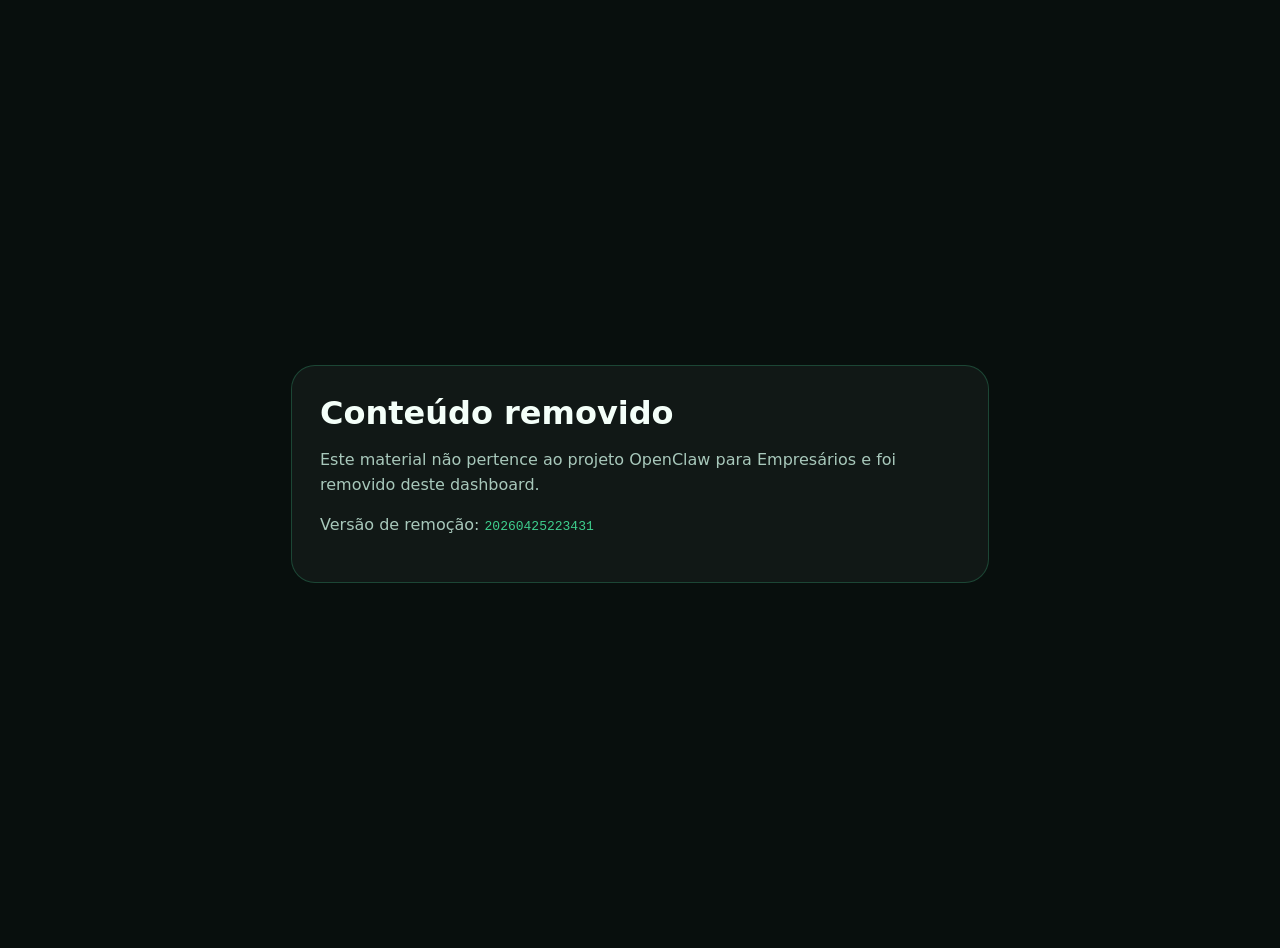
==== commit 079f4768: "chore: força atualizacao remocao belem 20260425223431" ====
--- a/belem.html
+++ b/belem.html
@@ -1,13 +1 @@
-<!doctype html>
-<html lang="pt-BR">
-<head>
-  <meta charset="utf-8" />
-  <meta name="viewport" content="width=device-width,initial-scale=1" />
-  <meta name="robots" content="noindex,nofollow" />
-  <title>Conteúdo removido</title>
-  <style>
-    body{margin:0;min-height:100vh;display:grid;place-items:center;font-family:system-ui,-apple-system,Segoe UI,sans-serif;background:#080f0d;color:#f4fff9;padding:24px}main{max-width:640px;border:1px solid rgba(62,207,142,.25);border-radius:24px;padding:28px;background:rgba(255,255,255,.04)}h1{margin:0 0 12px;font-size:32px}p{color:#a8c8bb;line-height:1.55}
-  </style>
-</head>
-<body><main><h1>Conteúdo removido</h1><p>Este material não pertence ao projeto OpenClaw para Empresários e foi removido deste dashboard.</p></main></body>
-</html>
+<!doctype html><html lang="pt-BR"><head><meta charset="utf-8"><meta name="viewport" content="width=device-width,initial-scale=1"><meta name="robots" content="noindex,nofollow"><title>Conteúdo removido — 20260425223431</title><style>body{margin:0;min-height:100vh;display:grid;place-items:center;font-family:system-ui,-apple-system,Segoe UI,sans-serif;background:#080f0d;color:#f4fff9;padding:24px}main{max-width:640px;border:1px solid rgba(62,207,142,.25);border-radius:24px;padding:28px;background:rgba(255,255,255,.04)}h1{margin:0 0 12px;font-size:32px}p{color:#a8c8bb;line-height:1.55}code{color:#3ecf8e}</style></head><body><main><h1>Conteúdo removido</h1><p>Este material não pertence ao projeto OpenClaw para Empresários e foi removido deste dashboard.</p><p>Versão de remoção: <code>20260425223431</code></p></main></body></html>
